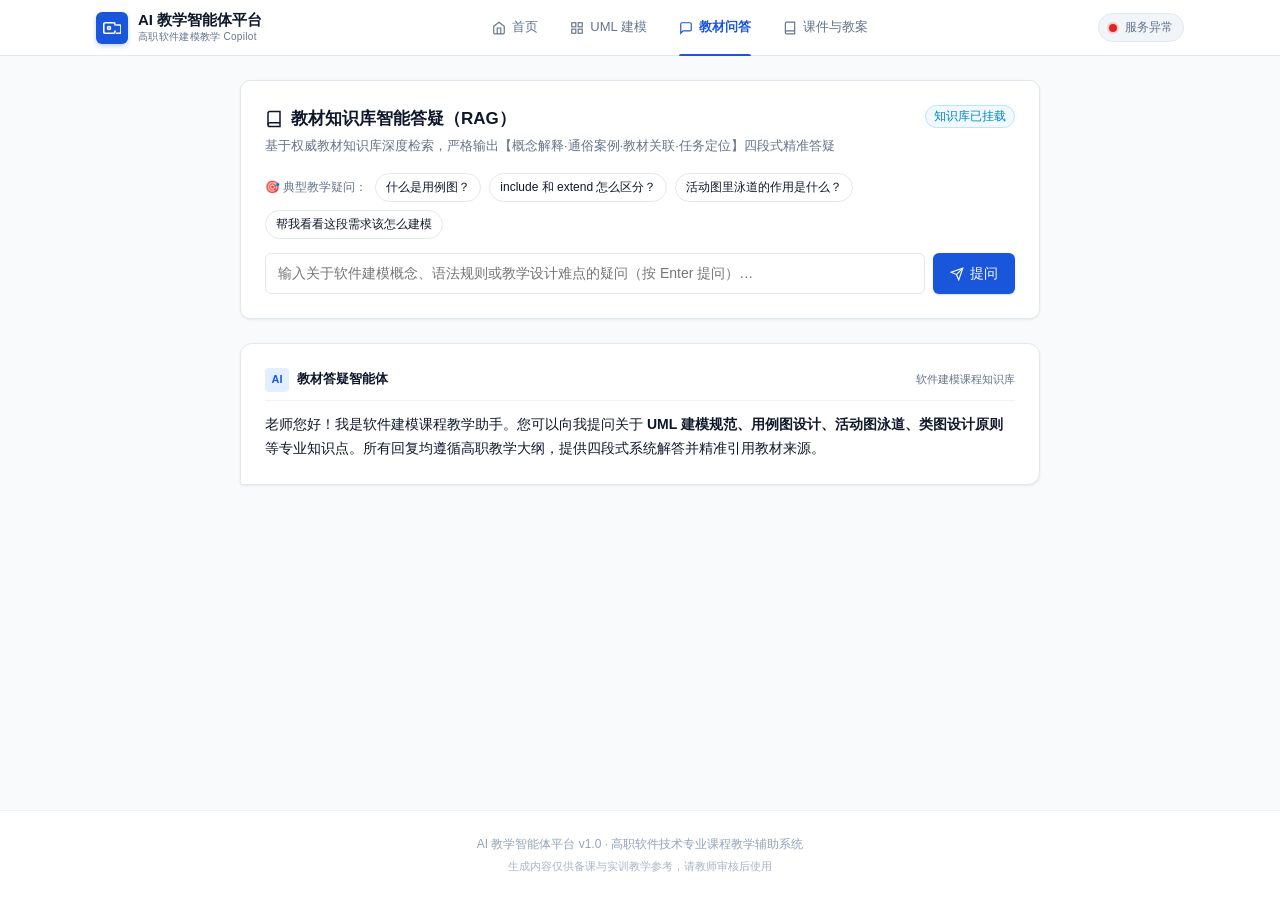
==== static/qa.html @ df84ab60 "feat: M5 前端四页集成——static/ 四页(首页/UML建模/教材问答/课件教案)+api.js 真实接口对接+全局进度条+StaticFiles 挂载+GET / 入口" ====
<!DOCTYPE html>
<html lang="zh-CN">
<head>
  <meta charset="UTF-8">
  <meta name="viewport" content="width=device-width, initial-scale=1.0">
  <title>AI 教学智能体平台 - 教材智能问答</title>
  <link rel="stylesheet" href="css/tokens.css">
  <link rel="stylesheet" href="css/main.css">
</head>
<body>
  <main class="main-content" id="main-container">
    <div class="qa-container">
      <!-- Top Input Card -->
      <div class="card" id="qa-input-card">
        <div class="card-header">
          <div>
            <h1 class="card-title">
              <svg width="18" height="18" viewBox="0 0 24 24" fill="none" stroke="currentColor" stroke-width="2">
                <path d="M4 19.5A2.5 2.5 0 0 1 6.5 17H20"></path>
                <path d="M6.5 2H20v20H6.5A2.5 2.5 0 0 1 4 19.5v-15A2.5 2.5 0 0 1 6.5 2z"></path>
              </svg>
              教材知识库智能答疑（RAG）
            </h1>
            <p class="card-subtitle">基于权威教材知识库深度检索，严格输出【概念解释·通俗案例·教材关联·任务定位】四段式精准答疑</p>
          </div>
          <span class="badge badge-info" style="font-weight: 500;">知识库已挂载</span>
        </div>

        <!-- Example Chips -->
        <div class="chips-container" style="margin-top: 0; margin-bottom: 14px;">
          <span class="chips-label">🎯 典型教学疑问：</span>
          <button type="button" class="chip-item" data-question="什么是用例图？">什么是用例图？</button>
          <button type="button" class="chip-item" data-question="include 和 extend 怎么区分？">include 和 extend 怎么区分？</button>
          <button type="button" class="chip-item" data-question="活动图里泳道的作用是什么？">活动图里泳道的作用是什么？</button>
          <button type="button" class="chip-item" data-question="帮我看看这段需求该怎么建模">帮我看看这段需求该怎么建模</button>
        </div>

        <!-- Input Box -->
        <div style="display: flex; gap: 8px;">
          <input
            type="text"
            id="qa-input"
            class="form-input"
            placeholder="输入关于软件建模概念、语法规则或教学设计难点的疑问（按 Enter 提问）…"
            maxlength="1000"
          />
          <button id="qa-submit-btn" class="btn btn-primary" style="flex-shrink: 0;">
            <svg width="14" height="14" viewBox="0 0 24 24" fill="none" stroke="currentColor" stroke-width="2">
              <line x1="22" y1="2" x2="11" y2="13"></line>
              <polygon points="22 2 15 22 11 13 2 9 22 2"></polygon>
            </svg>
            提问
          </button>
        </div>
        <div class="form-error-msg" id="qa-input-error" style="display: none;">请输入有效的问题内容</div>
      </div>

      <!-- Error Alert Bar -->
      <div id="qa-error-bar" class="alert-bar alert-error" style="display: none;"></div>

      <!-- Conversation Chat Stream -->
      <div class="chat-stream" id="chat-stream">
        <!-- Initial Welcome Message -->
        <div class="chat-card-assistant">
          <div style="display: flex; align-items: center; gap: 8px; margin-bottom: 12px; padding-bottom: 8px; border-bottom: 1px solid var(--color-border-subtle);">
            <div style="width: 24px; height: 24px; border-radius: 4px; background: var(--color-primary-light); color: var(--color-primary); display: flex; align-items: center; justify-content: center; font-size: 11px; font-weight: 700;">AI</div>
            <span style="font-weight: 600; font-size: 13px;">教材答疑智能体</span>
            <span style="font-size: 11px; color: var(--color-text-secondary); margin-left: auto;">软件建模课程知识库</span>
          </div>
          <div class="chat-reply-body">
            <p class="chat-reply-paragraph">
              老师您好！我是软件建模课程教学助手。您可以向我提问关于 <strong>UML 建模规范、用例图设计、活动图泳道、类图设计原则</strong> 等专业知识点。所有回复均遵循高职教学大纲，提供四段式系统解答并精准引用教材来源。
            </p>
          </div>
        </div>
      </div>
    </div>
  </main>

  <script src="js/api.js"></script>
  <script src="js/layout.js"></script>
  <script src="js/qa.js"></script>
</body>
</html>
---- static/css/tokens.css ----
:root {
  /* 4.1 色彩 token（写入 tokens.css 的 CSS 变量） */
  --color-primary: #1a56db;
  --color-primary-hover: #1e429f;
  --color-primary-light: #e1effe;
  --color-primary-surface: #f0f6ff;
  --color-primary-border: #bfdbfe;

  --color-bg: #f8fafc;
  --color-surface: #ffffff;
  --color-surface-subtle: #f1f5f9;
  --color-border: #e2e8f0;
  --color-border-subtle: #edf2f7;

  --color-text: #0f172a;
  --color-text-secondary: #64748b;
  --color-text-muted: #94a3b8;

  --color-success: #16a34a;
  --color-success-light: #f0fdf4;
  --color-success-border: #bbf7d0;

  --color-warning: #d97706;
  --color-warning-light: #fffbeb;
  --color-warning-border: #fde68a;

  --color-error: #dc2626;
  --color-error-light: #fef2f2;
  --color-error-border: #fecaca;

  --color-info: #0284c7;
  --color-info-light: #f0f9ff;
  --color-info-border: #bae6fd;

  /* 4.2 字体与字号 */
  --font-family: -apple-system, BlinkMacSystemFont, "Segoe UI", "PingFang SC", "Hiragino Sans GB", "Microsoft YaHei", sans-serif;
  --font-mono: ui-monospace, SFMono-Regular, Menlo, Monaco, Consolas, "Liberation Mono", "Courier New", monospace;
  --font-size-title: 22px;
  --font-size-card-title: 16px;
  --font-size-body: 14px;
  --font-size-aux: 12px;
  --line-height-base: 1.6;

  /* 4.3 间距 / 圆角 / 阴影 */
  --spacing-1: 4px;
  --spacing-2: 8px;
  --spacing-3: 12px;
  --spacing-4: 16px;
  --spacing-6: 24px;
  --spacing-8: 32px;

  --radius-card: 10px;
  --radius-input: 6px;
  --radius-badge: 999px;

  --shadow-sm: 0 1px 2px 0 rgba(15, 23, 42, 0.05);
  --shadow-card: 0 1px 3px 0 rgba(15, 23, 42, 0.06), 0 1px 2px -1px rgba(15, 23, 42, 0.06);
  --shadow-card-hover: 0 10px 25px -5px rgba(15, 23, 42, 0.08), 0 8px 10px -6px rgba(15, 23, 42, 0.04);
  --shadow-popover: 0 10px 15px -3px rgba(15, 23, 42, 0.08), 0 4px 6px -4px rgba(15, 23, 42, 0.04);

  --container-max-width: 1120px;
  --transition-fast: 0.15s ease;
  --transition-normal: 0.25s ease;
}
---- static/css/main.css ----
/**
 * AI 教学智能体平台 - 全局与组件样式表
 * 风格定位：工程化 SaaS、精准建筑学栅格、克制科技蓝、无炫彩纯净排版
 */

/* ==========================================================================
   1. 基础重置与文档根
   ========================================================================== */
*, *::before, *::after {
  box-sizing: border-box;
  margin: 0;
  padding: 0;
}

html {
  font-size: 14px;
  -webkit-text-size-adjust: 100%;
  scroll-behavior: smooth;
}

body {
  font-family: var(--font-family);
  font-size: var(--font-size-body);
  line-height: var(--line-height-base);
  color: var(--color-text);
  background-color: var(--color-bg);
  min-height: 100vh;
  display: flex;
  flex-direction: column;
  -webkit-font-smoothing: antialiased;
  -moz-osx-font-smoothing: grayscale;
}

/* 链接基础样式 */
a {
  color: var(--color-primary);
  text-decoration: none;
  transition: color var(--transition-fast);
}

a:hover {
  color: var(--color-primary-hover);
}

button, input, select, textarea {
  font-family: inherit;
  font-size: inherit;
  line-height: inherit;
}

/* ==========================================================================
   2. 顶栏导航（高 56px，吸顶）
   ========================================================================== */
.app-header {
  height: 56px;
  background-color: var(--color-surface);
  border-bottom: 1px solid var(--color-border);
  position: sticky;
  top: 0;
  z-index: 100;
  backdrop-filter: blur(8px);
}

.header-container {
  max-width: var(--container-max-width);
  margin: 0 auto;
  height: 100%;
  display: flex;
  align-items: center;
  justify-content: space-between;
  padding: 0 var(--spacing-4);
}

/* 品牌区域 */
.brand-section {
  display: flex;
  align-items: center;
  gap: 10px;
  text-decoration: none;
  user-select: none;
}

.brand-logo-badge {
  width: 32px;
  height: 32px;
  background-color: var(--color-primary);
  color: #ffffff;
  border-radius: 6px;
  display: flex;
  align-items: center;
  justify-content: center;
  font-weight: 700;
  font-size: 13px;
  letter-spacing: 0.5px;
  box-shadow: 0 2px 4px rgba(26, 86, 219, 0.25);
}

.brand-title-wrap {
  display: flex;
  flex-direction: column;
}

.brand-title {
  font-size: 15px;
  font-weight: 700;
  color: var(--color-text);
  line-height: 1.2;
}

.brand-subtitle {
  font-size: 10px;
  color: var(--color-text-secondary);
  letter-spacing: 0.3px;
}

/* 导航链接项 */
.nav-tabs {
  display: flex;
  align-items: center;
  height: 100%;
  gap: var(--spacing-2);
}

.nav-tab-item {
  display: inline-flex;
  align-items: center;
  gap: 6px;
  height: 100%;
  padding: 0 var(--spacing-3);
  color: var(--color-text-secondary);
  font-weight: 500;
  font-size: 13px;
  position: relative;
  text-decoration: none;
  transition: color var(--transition-fast);
}

.nav-tab-item:hover {
  color: var(--color-primary);
}

.nav-tab-item.active {
  color: var(--color-primary);
  font-weight: 600;
}

.nav-tab-item.active::after {
  content: "";
  position: absolute;
  bottom: -1px;
  left: var(--spacing-3);
  right: var(--spacing-3);
  height: 2px;
  background-color: var(--color-primary);
  border-radius: 2px 2px 0 0;
}

/* 服务健康状态指示点 */
.health-status-container {
  display: flex;
  align-items: center;
  gap: 8px;
  font-size: var(--font-size-aux);
  color: var(--color-text-secondary);
  background: var(--color-surface-subtle);
  border: 1px solid var(--color-border);
  padding: 4px 10px;
  border-radius: 20px;
}

.health-dot-wrap {
  position: relative;
  width: 8px;
  height: 8px;
  display: flex;
  align-items: center;
  justify-content: center;
}

.health-dot {
  width: 8px;
  height: 8px;
  border-radius: 50%;
  display: inline-block;
}

.health-dot.healthy {
  background-color: var(--color-success);
  box-shadow: 0 0 0 2px var(--color-success-border);
}

.health-dot.unhealthy {
  background-color: var(--color-error);
  box-shadow: 0 0 0 2px var(--color-error-border);
}

/* ==========================================================================
   3. 主内容区与页脚
   ========================================================================== */
.main-content {
  flex: 1;
  max-width: var(--container-max-width);
  width: 100%;
  margin: 0 auto;
  padding: var(--spacing-6) var(--spacing-4);
}

.app-footer {
  text-align: center;
  padding: var(--spacing-6) var(--spacing-4);
  color: var(--color-text-muted);
  font-size: var(--font-size-aux);
  border-top: 1px solid var(--color-border-subtle);
  background-color: var(--color-surface);
  margin-top: auto;
}

/* ==========================================================================
   4. 通用核心组件规范
   ========================================================================== */

/* 卡片 Card */
.card {
  background-color: var(--color-surface);
  border: 1px solid var(--color-border);
  border-radius: var(--radius-card);
  padding: var(--spacing-6);
  margin-bottom: var(--spacing-6);
  box-shadow: var(--shadow-card);
  transition: box-shadow var(--transition-normal), border-color var(--transition-normal);
}

.card:hover {
  border-color: var(--color-border);
}

.card-header {
  display: flex;
  align-items: flex-start;
  justify-content: space-between;
  margin-bottom: var(--spacing-4);
  gap: var(--spacing-4);
}

.card-title {
  font-size: 17px;
  font-weight: 700;
  color: var(--color-text);
  display: flex;
  align-items: center;
  gap: 8px;
}

.card-subtitle {
  font-size: 13px;
  color: var(--color-text-secondary);
  margin-top: 4px;
}

/* 按钮规范 */
.btn {
  display: inline-flex;
  align-items: center;
  justify-content: center;
  gap: 6px;
  font-weight: 500;
  font-size: var(--font-size-body);
  border-radius: var(--radius-input);
  cursor: pointer;
  transition: all var(--transition-fast);
  border: 1px solid transparent;
  white-space: nowrap;
  user-select: none;
  text-decoration: none;
  padding: 8px 16px;
}

.btn:active {
  transform: translateY(1px);
}

.btn-primary {
  background-color: var(--color-primary);
  color: #ffffff;
  box-shadow: 0 1px 2px rgba(26, 86, 219, 0.2);
}

.btn-primary:hover:not(:disabled) {
  background-color: var(--color-primary-hover);
  color: #ffffff;
  box-shadow: 0 2px 6px rgba(26, 86, 219, 0.3);
}

.btn-secondary {
  background-color: var(--color-surface);
  color: var(--color-text);
  border-color: var(--color-border);
  box-shadow: var(--shadow-sm);
}

.btn-secondary:hover:not(:disabled) {
  background-color: var(--color-surface-subtle);
  border-color: var(--color-text-muted);
}

.btn:disabled {
  opacity: 0.6;
  cursor: not-allowed;
  transform: none;
}

/* 表单与输入框 */
.form-group {
  margin-bottom: var(--spacing-4);
}

.form-label {
  display: block;
  font-size: 13px;
  font-weight: 600;
  color: var(--color-text);
  margin-bottom: var(--spacing-2);
}

.form-input, .form-textarea, .form-select {
  width: 100%;
  padding: 8px 12px;
  font-size: var(--font-size-body);
  color: var(--color-text);
  background-color: var(--color-surface);
  border: 1px solid var(--color-border);
  border-radius: var(--radius-input);
  transition: border-color var(--transition-fast), box-shadow var(--transition-fast);
  outline: none;
}

.form-input:focus, .form-textarea:focus, .form-select:focus {
  border-color: var(--color-primary);
  box-shadow: 0 0 0 3px rgba(26, 86, 219, 0.12);
}

.form-input.error, .form-textarea.error {
  border-color: var(--color-error);
  box-shadow: 0 0 0 3px rgba(220, 38, 38, 0.1);
}

.form-textarea {
  min-height: 120px;
  resize: vertical;
  line-height: 1.5;
}

.form-error-msg {
  color: var(--color-error);
  font-size: var(--font-size-aux);
  margin-top: 4px;
}

/* 徽章 Badge */
.badge {
  display: inline-flex;
  align-items: center;
  gap: 4px;
  padding: 2px 8px;
  font-size: var(--font-size-aux);
  font-weight: 600;
  border-radius: var(--radius-badge);
  line-height: 1.4;
  white-space: nowrap;
}

.badge-primary {
  background-color: var(--color-primary-light);
  color: var(--color-primary);
  border: 1px solid var(--color-primary-border);
}

.badge-success {
  background-color: var(--color-success-light);
  color: var(--color-success);
  border: 1px solid var(--color-success-border);
}

.badge-warning {
  background-color: var(--color-warning-light);
  color: var(--color-warning);
  border: 1px solid var(--color-warning-border);
}

.badge-error {
  background-color: var(--color-error-light);
  color: var(--color-error);
  border: 1px solid var(--color-error-border);
}

.badge-info {
  background-color: var(--color-info-light);
  color: var(--color-info);
  border: 1px solid var(--color-info-border);
}

/* 提示条 Alert Bar */
.alert-bar {
  padding: 10px 14px;
  border-radius: var(--radius-input);
  font-size: 13px;
  display: flex;
  align-items: center;
  gap: 8px;
  margin-bottom: var(--spacing-4);
  border: 1px solid transparent;
}

.alert-error {
  background-color: var(--color-error-light);
  color: var(--color-error);
  border-color: var(--color-error-border);
}

.alert-warning {
  background-color: var(--color-warning-light);
  color: var(--color-warning);
  border-color: var(--color-warning-border);
}

.alert-info {
  background-color: var(--color-info-light);
  color: var(--color-info);
  border-color: var(--color-info-border);
}

/* 骨架屏脉冲动画 */
.skeleton-box {
  background-color: var(--color-surface);
  border: 1px solid var(--color-border);
  border-radius: var(--radius-card);
  padding: var(--spacing-6);
}

.skeleton-line {
  height: 14px;
  background-color: var(--color-surface-subtle);
  border-radius: 4px;
  margin-bottom: 12px;
  animation: pulse-wave 1.6s ease-in-out infinite;
}

.skeleton-line.short { width: 35%; }
.skeleton-line.medium { width: 65%; }
.skeleton-line:last-child { margin-bottom: 0; }

@keyframes pulse-wave {
  0%, 100% { opacity: 0.5; }
  50% { opacity: 1; }
}

/* ==========================================================================
   5. 首页定制样式（Demo 首页）
   ========================================================================== */
.hero-banner {
  background-color: var(--color-surface);
  border: 1px solid var(--color-border);
  border-radius: var(--radius-card);
  padding: var(--spacing-8) var(--spacing-6);
  margin-bottom: var(--spacing-8);
  position: relative;
  overflow: hidden;
  box-shadow: var(--shadow-card);
  background-image: radial-gradient(var(--color-border) 1px, transparent 1px);
  background-size: 20px 20px;
}

.hero-tag {
  display: inline-flex;
  align-items: center;
  gap: 6px;
  padding: 4px 10px;
  background-color: var(--color-primary-light);
  color: var(--color-primary);
  border-radius: var(--radius-badge);
  font-size: var(--font-size-aux);
  font-weight: 600;
  margin-bottom: var(--spacing-3);
  border: 1px solid var(--color-primary-border);
}

.hero-title {
  font-size: 26px;
  font-weight: 800;
  color: var(--color-text);
  margin-bottom: 8px;
  letter-spacing: -0.5px;
}

.hero-subtitle {
  font-size: 15px;
  color: var(--color-text-secondary);
  margin-bottom: var(--spacing-6);
  max-width: 600px;
}

/* 2x2 能力卡片网格 */
.cards-grid-2x2 {
  display: grid;
  grid-template-columns: repeat(2, 1fr);
  gap: var(--spacing-6);
}

.ability-card {
  background-color: var(--color-surface);
  border: 1px solid var(--color-border);
  border-radius: var(--radius-card);
  padding: var(--spacing-6);
  text-decoration: none;
  display: flex;
  flex-direction: column;
  justify-content: space-between;
  box-shadow: var(--shadow-card);
  transition: all var(--transition-normal);
  position: relative;
}

.ability-card:hover {
  transform: translateY(-2px);
  border-color: var(--color-primary);
  box-shadow: var(--shadow-card-hover);
}

.ability-card-header {
  display: flex;
  align-items: center;
  justify-content: space-between;
  margin-bottom: var(--spacing-3);
}

.ability-card-icon-wrap {
  width: 40px;
  height: 40px;
  border-radius: 8px;
  background-color: var(--color-primary-light);
  color: var(--color-primary);
  display: flex;
  align-items: center;
  justify-content: center;
  font-size: 20px;
}

.ability-card-title {
  font-size: 16px;
  font-weight: 700;
  color: var(--color-text);
  margin-bottom: 6px;
}

.ability-card-desc {
  font-size: 13px;
  color: var(--color-text-secondary);
  line-height: 1.5;
  margin-bottom: var(--spacing-4);
}

.ability-card-footer {
  display: flex;
  align-items: center;
  justify-content: space-between;
  padding-top: var(--spacing-3);
  border-top: 1px solid var(--color-border-subtle);
  font-size: 13px;
  font-weight: 600;
  color: var(--color-primary);
}

/* ==========================================================================
   6. UML 建模页定制样式（uml.html）
   ========================================================================== */
.chips-container {
  display: flex;
  align-items: center;
  flex-wrap: wrap;
  gap: 8px;
  margin: var(--spacing-2) 0 var(--spacing-3) 0;
}

.chips-label {
  font-size: var(--font-size-aux);
  color: var(--color-text-secondary);
  font-weight: 500;
}

.chip-item {
  background-color: var(--color-surface);
  border: 1px solid var(--color-border);
  color: var(--color-text);
  font-size: var(--font-size-aux);
  padding: 4px 10px;
  border-radius: var(--radius-badge);
  cursor: pointer;
  transition: all var(--transition-fast);
  white-space: nowrap;
}

.chip-item:hover {
  background-color: var(--color-primary-light);
  border-color: var(--color-primary-border);
  color: var(--color-primary);
}

.char-counter {
  text-align: right;
  font-size: var(--font-size-aux);
  color: var(--color-text-muted);
  margin-top: 4px;
  font-family: var(--font-mono);
}

.char-counter.limit-exceeded {
  color: var(--color-error);
  font-weight: 600;
}

.uml-workbench-grid {
  display: grid;
  grid-template-columns: 1fr 1fr;
  gap: var(--spacing-6);
  margin-bottom: var(--spacing-6);
}

/* 图片展示区 */
.image-canvas-box {
  background-color: var(--color-surface);
  border: 1px solid var(--color-border);
  border-radius: var(--radius-card);
  padding: var(--spacing-4);
  min-height: 380px;
  display: flex;
  flex-direction: column;
  justify-content: center;
  align-items: center;
  position: relative;
  background-image: radial-gradient(var(--color-border-subtle) 1.5px, transparent 1.5px);
  background-size: 16px 16px;
}

.image-canvas-box img {
  max-width: 100%;
  max-height: 480px;
  object-fit: contain;
  border-radius: 4px;
}

.source-only-notice {
  text-align: center;
  padding: var(--spacing-8) var(--spacing-4);
  color: var(--color-text-secondary);
}

/* 质检报告表格 */
.review-table-wrap {
  overflow-x: auto;
}

.review-table {
  width: 100%;
  border-collapse: collapse;
  font-size: 13px;
  text-align: left;
}

.review-table th {
  background-color: var(--color-surface-subtle);
  color: var(--color-text-secondary);
  font-weight: 600;
  padding: 8px 12px;
  border-bottom: 1px solid var(--color-border);
  white-space: nowrap;
}

.review-table td {
  padding: 10px 12px;
  border-bottom: 1px solid var(--color-border-subtle);
  vertical-align: top;
  transition: background-color var(--transition-fast), color var(--transition-fast);
}

/* 质检报告表格行交互与分级悬停高亮 */
.review-table tbody tr {
  transition: background-color var(--transition-fast), transform var(--transition-fast);
}

.review-table tbody tr.issue-row {
  cursor: pointer;
}

.review-table tbody tr.issue-row td:first-child {
  border-left: 3px solid transparent;
  transition: border-color var(--transition-fast);
}

.review-table tbody tr.issue-row:hover {
  background-color: var(--color-surface-subtle);
}

/* 错误级别悬停高亮：红色侧边条与柔和红底 */
.review-table tbody tr.issue-row-error:hover {
  background-color: #fef2f2 !important;
}
.review-table tbody tr.issue-row-error:hover td:first-child {
  border-left-color: var(--color-error);
}
.review-table tbody tr.issue-row-error:hover code {
  background-color: #fee2e2;
  color: #991b1b;
  border-color: #fca5a5;
}

/* 警告级别悬停高亮：琥珀黄色侧边条与柔和黄底 */
.review-table tbody tr.issue-row-warning:hover {
  background-color: #fffbeb !important;
}
.review-table tbody tr.issue-row-warning:hover td:first-child {
  border-left-color: var(--color-warning);
}
.review-table tbody tr.issue-row-warning:hover code {
  background-color: #fef3c7;
  color: #92400e;
  border-color: #fde68a;
}

/* 提示/信息级别悬停高亮：科技蓝侧边条与柔和蓝底 */
.review-table tbody tr.issue-row-info:hover {
  background-color: #f0f9ff !important;
}
.review-table tbody tr.issue-row-info:hover td:first-child {
  border-left-color: var(--color-info);
}
.review-table tbody tr.issue-row-info:hover code {
  background-color: #e0f2fe;
  color: #0369a1;
  border-color: #bae6fd;
}

.review-table code {
  display: inline-block;
  transition: all var(--transition-fast);
  border: 1px solid var(--color-border);
}

/* ==========================================================================
   UML 架构概览指标卡（KPI Banner）
   ========================================================================== */
.uml-kpi-banner {
  display: grid;
  grid-template-columns: repeat(auto-fit, minmax(180px, 1fr));
  gap: var(--spacing-4);
  margin-bottom: var(--spacing-6);
}

.kpi-card {
  background: var(--color-surface);
  border: 1px solid var(--color-border);
  border-radius: var(--radius-card);
  padding: 14px 16px;
  display: flex;
  align-items: center;
  gap: 12px;
  box-shadow: var(--shadow-card);
  transition: transform var(--transition-fast), box-shadow var(--transition-fast);
}

.kpi-card:hover {
  transform: translateY(-2px);
  box-shadow: var(--shadow-popover);
}

.kpi-icon-wrap {
  width: 42px;
  height: 42px;
  border-radius: var(--radius-badge);
  display: flex;
  align-items: center;
  justify-content: center;
  flex-shrink: 0;
  font-size: 18px;
}
.kpi-icon-blue { background: #eff6ff; color: #1d4ed8; }
.kpi-icon-purple { background: #faf5ff; color: #7e22ce; }
.kpi-icon-green { background: #f0fdf4; color: #15803d; }
.kpi-icon-amber { background: #fffbeb; color: #b45309; }
.kpi-icon-emerald { background: #ecfdf5; color: #047857; }

.kpi-content {
  display: flex;
  flex-direction: column;
  min-width: 0;
  flex: 1;
}

.kpi-label {
  font-size: 11px;
  color: var(--color-text-secondary);
  font-weight: 500;
  text-transform: uppercase;
  letter-spacing: 0.5px;
}

.kpi-value {
  font-size: 18px;
  font-weight: 700;
  color: var(--color-text);
  font-family: var(--font-mono);
  white-space: nowrap;
  overflow: hidden;
  text-overflow: ellipsis;
}

.kpi-subtext {
  font-size: 11px;
  color: var(--color-text-muted);
  white-space: nowrap;
  overflow: hidden;
  text-overflow: ellipsis;
}

/* ==========================================================================
   画布工具栏与交互式缩放
   ========================================================================== */
.canvas-wrapper {
  position: relative;
  width: 100%;
  display: flex;
  flex-direction: column;
  flex: 1;
}

.canvas-toolbar {
  position: absolute;
  top: 10px;
  right: 10px;
  display: flex;
  align-items: center;
  gap: 3px;
  background: rgba(255, 255, 255, 0.94);
  backdrop-filter: blur(8px);
  padding: 4px 6px;
  border-radius: var(--radius-badge);
  border: 1px solid var(--color-border);
  box-shadow: 0 4px 12px rgba(0, 0, 0, 0.08);
  z-index: 10;
}

.canvas-tool-btn {
  background: transparent;
  border: none;
  cursor: pointer;
  width: 26px;
  height: 26px;
  border-radius: 4px;
  display: flex;
  align-items: center;
  justify-content: center;
  color: var(--color-text-secondary);
  transition: all var(--transition-fast);
}

.canvas-tool-btn:hover {
  background: var(--color-surface-subtle);
  color: var(--color-primary);
}

.canvas-zoom-badge {
  font-size: 11px;
  font-family: var(--font-mono);
  font-weight: 600;
  color: var(--color-text-secondary);
  padding: 0 4px;
  min-width: 38px;
  text-align: center;
}

.image-canvas-viewport {
  overflow: auto;
  width: 100%;
  height: 100%;
  min-height: 420px;
  max-height: 520px;
  display: flex;
  align-items: center;
  justify-content: center;
  user-select: none;
  padding: 12px;
  box-sizing: border-box;
}

.image-canvas-viewport img {
  transform-origin: center center;
  transition: transform 0.15s ease-out;
  cursor: zoom-in;
  border-radius: 6px;
  box-shadow: 0 4px 16px rgba(0, 0, 0, 0.06);
}

/* ==========================================================================
   右侧卡片双标签页导航：[规范质检报告] vs [模型要素清单]
   ========================================================================== */
.uml-card-tabs {
  display: flex;
  align-items: center;
  gap: 4px;
  background: var(--color-surface-subtle);
  padding: 3px;
  border-radius: 8px;
  border: 1px solid var(--color-border);
}

.uml-tab-btn {
  border: none;
  background: transparent;
  padding: 5px 12px;
  font-size: 12px;
  font-weight: 500;
  color: var(--color-text-secondary);
  border-radius: 6px;
  cursor: pointer;
  display: flex;
  align-items: center;
  gap: 6px;
  transition: all var(--transition-fast);
}

.uml-tab-btn.active {
  background: var(--color-surface);
  color: var(--color-primary);
  font-weight: 600;
  box-shadow: 0 1px 3px rgba(0, 0, 0, 0.08);
}

/* 质检报告筛选与搜索条 */
.review-filter-bar {
  display: flex;
  align-items: center;
  justify-content: space-between;
  gap: 8px;
  margin-bottom: 12px;
  flex-wrap: wrap;
}

.review-level-pills {
  display: flex;
  align-items: center;
  gap: 5px;
}

.filter-pill {
  border: 1px solid var(--color-border);
  background: var(--color-surface);
  padding: 2px 8px;
  border-radius: var(--radius-badge);
  font-size: 12px;
  cursor: pointer;
  color: var(--color-text-secondary);
  display: inline-flex;
  align-items: center;
  gap: 4px;
  transition: all var(--transition-fast);
}

.filter-pill:hover {
  border-color: var(--color-primary-border);
  color: var(--color-primary);
}

.filter-pill.active {
  background: var(--color-primary-light);
  border-color: var(--color-primary);
  color: var(--color-primary);
  font-weight: 600;
}

.review-search-wrap {
  position: relative;
  display: inline-flex;
  align-items: center;
}

.review-search-wrap svg {
  position: absolute;
  left: 8px;
  color: var(--color-text-muted);
  pointer-events: none;
}

.review-search-input {
  padding: 4px 8px 4px 26px;
  border: 1px solid var(--color-border);
  border-radius: var(--radius-badge);
  font-size: 12px;
  width: 130px;
  background-color: var(--color-surface);
  color: var(--color-text);
  transition: all var(--transition-fast);
}

.review-search-input:focus {
  outline: none;
  border-color: var(--color-primary);
  width: 170px;
  box-shadow: 0 0 0 2px var(--color-primary-light);
}

/* ==========================================================================
   模型要素清单展示（Model Elements View）
   ========================================================================== */
.model-elements-box {
  display: flex;
  flex-direction: column;
  gap: 16px;
}

.elements-section-header {
  font-size: 13px;
  font-weight: 600;
  color: var(--color-text);
  margin-bottom: 8px;
  display: flex;
  align-items: center;
  justify-content: space-between;
}

.actors-chip-group {
  display: flex;
  flex-wrap: wrap;
  gap: 8px;
  margin-bottom: 12px;
}

.actor-card-item {
  display: inline-flex;
  align-items: center;
  gap: 6px;
  background: var(--color-surface-subtle);
  border: 1px solid var(--color-border);
  border-radius: var(--radius-badge);
  padding: 4px 10px;
  font-size: 12px;
  font-weight: 500;
}

.actor-role-tag {
  font-size: 10px;
  padding: 1px 5px;
  border-radius: 3px;
  font-weight: 600;
}
.actor-role-primary { background: #dbeafe; color: #1e40af; }
.actor-role-secondary { background: #f3e8ff; color: #6b21a8; }

.usecase-element-table {
  width: 100%;
  border-collapse: collapse;
  font-size: 12px;
}

.usecase-element-table th {
  background: var(--color-surface-subtle);
  padding: 6px 10px;
  text-align: left;
  border-bottom: 1px solid var(--color-border);
  color: var(--color-text-secondary);
  font-weight: 600;
}

.usecase-element-table td {
  padding: 8px 10px;
  border-bottom: 1px solid var(--color-border-subtle);
  vertical-align: middle;
}

/* ==========================================================================
   输入框清空按钮
   ========================================================================== */
.textarea-wrapper {
  position: relative;
}

.textarea-clear-btn {
  position: absolute;
  top: 8px;
  right: 8px;
  background: rgba(248, 250, 252, 0.9);
  border: 1px solid var(--color-border);
  border-radius: 4px;
  padding: 2px 7px;
  font-size: 11px;
  color: var(--color-text-secondary);
  cursor: pointer;
  display: none;
  align-items: center;
  gap: 3px;
  transition: all var(--transition-fast);
  backdrop-filter: blur(4px);
}

.textarea-clear-btn:hover {
  background: var(--color-surface);
  color: var(--color-error);
  border-color: var(--color-error);
}

/* ==========================================================================
   UML 画布全屏灯箱 Modal（Lightbox）
   ========================================================================== */
.uml-lightbox-modal {
  position: fixed;
  top: 0;
  left: 0;
  width: 100vw;
  height: 100vh;
  background: rgba(15, 23, 42, 0.9);
  backdrop-filter: blur(8px);
  z-index: 100000;
  display: flex;
  flex-direction: column;
  padding: 16px 24px;
  box-sizing: border-box;
  animation: modal-fade-in 0.2s cubic-bezier(0.16, 1, 0.3, 1);
}

.lightbox-header {
  display: flex;
  align-items: center;
  justify-content: space-between;
  color: #fff;
  padding-bottom: 12px;
  border-bottom: 1px solid rgba(255, 255, 255, 0.15);
}

.lightbox-body {
  flex: 1;
  display: flex;
  align-items: center;
  justify-content: center;
  overflow: auto;
  padding: 20px 0;
}

.lightbox-body img {
  max-width: 95%;
  max-height: 85vh;
  object-fit: contain;
  background: #ffffff;
  padding: 20px;
  border-radius: 8px;
  box-shadow: 0 20px 50px rgba(0, 0, 0, 0.5);
}

/* ==========================================================================
   二次确认弹窗组件（Modal）
   ========================================================================== */
.modal-backdrop {
  position: fixed;
  top: 0;
  left: 0;
  width: 100vw;
  height: 100vh;
  background-color: rgba(15, 23, 42, 0.55);
  backdrop-filter: blur(4px);
  display: flex;
  align-items: center;
  justify-content: center;
  z-index: 1000;
  padding: var(--spacing-4);
  animation: modal-fade-in 0.2s cubic-bezier(0.16, 1, 0.3, 1);
}

@keyframes modal-fade-in {
  from { opacity: 0; }
  to { opacity: 1; }
}

.modal-dialog {
  background-color: var(--color-surface);
  border: 1px solid var(--color-border);
  border-radius: var(--radius-card);
  box-shadow: var(--shadow-popover);
  width: 100%;
  max-width: 520px;
  overflow: hidden;
  animation: modal-slide-in 0.2s cubic-bezier(0.16, 1, 0.3, 1);
}

@keyframes modal-slide-in {
  from { transform: translateY(-12px) scale(0.97); opacity: 0; }
  to { transform: translateY(0) scale(1); opacity: 1; }
}

.modal-header {
  display: flex;
  align-items: center;
  justify-content: space-between;
  padding: 16px var(--spacing-6);
  border-bottom: 1px solid var(--color-border-subtle);
  background-color: var(--color-surface);
}

.modal-icon-wrap {
  width: 32px;
  height: 32px;
  border-radius: 8px;
  background-color: var(--color-primary-light);
  color: var(--color-primary);
  display: flex;
  align-items: center;
  justify-content: center;
  flex-shrink: 0;
}

.modal-title {
  font-size: 16px;
  font-weight: 700;
  color: var(--color-text);
}

.modal-close-btn {
  background: transparent;
  border: none;
  color: var(--color-text-muted);
  cursor: pointer;
  padding: 6px;
  border-radius: 4px;
  display: flex;
  align-items: center;
  justify-content: center;
  transition: all var(--transition-fast);
}

.modal-close-btn:hover {
  background-color: var(--color-surface-subtle);
  color: var(--color-text);
}

.modal-body {
  padding: var(--spacing-6);
}

.confirm-preview-box {
  background-color: var(--color-surface-subtle);
  border: 1px solid var(--color-border);
  border-radius: var(--radius-input);
  padding: 12px 14px;
  margin-bottom: 14px;
}

.confirm-preview-label {
  display: flex;
  align-items: center;
  justify-content: space-between;
  font-size: 12px;
  font-weight: 600;
  color: var(--color-text-secondary);
  margin-bottom: 6px;
}

.confirm-preview-text {
  font-size: 13px;
  color: var(--color-text);
  line-height: 1.5;
  max-height: 90px;
  overflow-y: auto;
  word-break: break-word;
}

.confirm-meta-row {
  display: flex;
  align-items: center;
  gap: 16px;
  padding: 10px 14px;
  background-color: var(--color-bg);
  border: 1px solid var(--color-border-subtle);
  border-radius: var(--radius-input);
}

.confirm-meta-item {
  display: flex;
  align-items: center;
  gap: 6px;
  font-size: 13px;
}

.confirm-meta-label {
  color: var(--color-text-secondary);
  font-size: 12px;
}

.modal-footer {
  display: flex;
  align-items: center;
  justify-content: flex-end;
  gap: 10px;
  padding: 14px var(--spacing-6);
  border-top: 1px solid var(--color-border-subtle);
  background-color: var(--color-surface-subtle);
}

/* 源码折叠区 */
.code-details {
  border: 1px solid var(--color-border);
  border-radius: var(--radius-card);
  background-color: var(--color-surface);
  overflow: hidden;
}

.code-details summary {
  padding: 12px var(--spacing-4);
  font-weight: 600;
  cursor: pointer;
  background-color: var(--color-surface-subtle);
  user-select: none;
  font-size: 13px;
}

.code-details-body {
  padding: var(--spacing-4);
  position: relative;
  background-color: #1e293b;
}

.code-block {
  font-family: var(--font-mono);
  font-size: 12px;
  color: #e2e8f0;
  line-height: 1.5;
  white-space: pre-wrap;
  overflow-x: auto;
  max-height: 380px;
}

/* ==========================================================================
   7. 教材问答页定制样式（qa.html）
   ========================================================================== */
.qa-container {
  max-width: 800px;
  margin: 0 auto;
}

.chat-stream {
  display: flex;
  flex-direction: column;
  gap: var(--spacing-4);
  margin-top: var(--spacing-6);
}

.chat-bubble-user {
  align-self: flex-end;
  background-color: var(--color-primary-light);
  color: var(--color-text);
  border: 1px solid var(--color-primary-border);
  padding: 12px 16px;
  border-radius: 12px 12px 2px 12px;
  max-width: 85%;
  font-size: 14px;
  line-height: 1.6;
  box-shadow: var(--shadow-sm);
  word-break: break-word;
}

.chat-card-assistant {
  align-self: flex-start;
  background-color: var(--color-surface);
  border: 1px solid var(--color-border);
  border-radius: 12px 12px 12px 2px;
  padding: var(--spacing-6);
  max-width: 100%;
  width: 100%;
  box-shadow: var(--shadow-card);
}

.chat-reply-paragraph {
  margin-bottom: 12px;
  line-height: 1.7;
}

.chat-reply-paragraph:last-child {
  margin-bottom: 0;
}

.chat-reply-heading {
  font-weight: 700;
  color: var(--color-primary);
  display: inline-block;
  background-color: var(--color-primary-surface);
  padding: 1px 6px;
  border-radius: 4px;
  border: 1px solid var(--color-primary-border);
  margin-right: 4px;
}

.sources-details {
  margin-top: var(--spacing-4);
  padding-top: var(--spacing-3);
  border-top: 1px solid var(--color-border-subtle);
}

.sources-details summary {
  font-size: 12px;
  font-weight: 600;
  color: var(--color-text-secondary);
  cursor: pointer;
  user-select: none;
}

.sources-list {
  margin-top: 8px;
  display: flex;
  flex-direction: column;
  gap: 8px;
}

.source-item {
  background-color: var(--color-surface-subtle);
  border: 1px solid var(--color-border-subtle);
  border-radius: 6px;
  padding: 8px 12px;
}

.source-filename {
  font-size: 12px;
  font-weight: 600;
  color: var(--color-text);
  margin-bottom: 4px;
}

.source-snippet {
  font-size: 12px;
  color: var(--color-text-secondary);
  line-height: 1.5;
}

/* 跳动点加载动画 */
.loading-dots {
  display: inline-flex;
  align-items: center;
  gap: 4px;
  padding: 6px 0;
}

.loading-dot {
  width: 8px;
  height: 8px;
  background-color: var(--color-primary);
  border-radius: 50%;
  animation: bounce-jump 1.4s infinite ease-in-out both;
}

.loading-dot:nth-child(1) { animation-delay: -0.32s; }
.loading-dot:nth-child(2) { animation-delay: -0.16s; }

@keyframes bounce-jump {
  0%, 80%, 100% { transform: scale(0); }
  40% { transform: scale(1); }
}

/* ==========================================================================
   8. 课件与教案页定制样式（resources.html）
   ========================================================================== */
.subnav-tabs {
  display: flex;
  align-items: center;
  gap: var(--spacing-4);
  border-bottom: 1px solid var(--color-border);
  margin-bottom: var(--spacing-6);
}

.subnav-tab-btn {
  padding: 10px 4px;
  font-size: 15px;
  font-weight: 600;
  color: var(--color-text-secondary);
  background: none;
  border: none;
  border-bottom: 2px solid transparent;
  cursor: pointer;
  transition: all var(--transition-fast);
}

.subnav-tab-btn:hover {
  color: var(--color-primary);
}

.subnav-tab-btn.active {
  color: var(--color-primary);
  border-bottom-color: var(--color-primary);
}

/* PPT 列表与卡片 */
.outline-list {
  display: flex;
  flex-direction: column;
  gap: 12px;
}

.outline-section-item {
  background-color: var(--color-surface-subtle);
  border: 1px solid var(--color-border);
  border-radius: var(--radius-input);
  padding: 12px var(--spacing-4);
}

.outline-section-header {
  display: flex;
  align-items: center;
  justify-content: space-between;
  margin-bottom: 6px;
}

.outline-section-name {
  font-weight: 600;
  font-size: 14px;
  color: var(--color-text);
}

.ppt-pages-grid {
  display: grid;
  grid-template-columns: repeat(2, 1fr);
  gap: var(--spacing-4);
}

.ppt-page-card {
  background-color: var(--color-surface);
  border: 1px solid var(--color-border);
  border-radius: var(--radius-card);
  padding: var(--spacing-4);
  display: flex;
  flex-direction: column;
  justify-content: space-between;
  box-shadow: var(--shadow-sm);
}

.ppt-page-header {
  display: flex;
  align-items: flex-start;
  justify-content: space-between;
  margin-bottom: 8px;
  gap: 8px;
}

.ppt-page-title {
  font-size: 14px;
  font-weight: 700;
  color: var(--color-text);
}

.page-note-details {
  margin-top: 10px;
  padding-top: 8px;
  border-top: 1px solid var(--color-border-subtle);
  font-size: 12px;
  color: var(--color-text-secondary);
}

.page-note-details summary {
  cursor: pointer;
  font-weight: 500;
}

/* 教案三列卡片 */
.goals-grid {
  display: grid;
  grid-template-columns: repeat(3, 1fr);
  gap: var(--spacing-4);
  margin-bottom: var(--spacing-6);
}

.goal-card {
  background-color: var(--color-surface-subtle);
  border: 1px solid var(--color-border);
  border-radius: var(--radius-input);
  padding: 12px 14px;
}

.goal-card-title {
  font-size: 13px;
  font-weight: 700;
  color: var(--color-primary);
  margin-bottom: 8px;
  display: flex;
  align-items: center;
  gap: 6px;
}

.bullet-list {
  padding-left: 18px;
  font-size: 13px;
  color: var(--color-text);
  line-height: 1.6;
}

.bullet-list li {
  margin-bottom: 4px;
}

/* 教学流程表 */
.flow-table {
  width: 100%;
  border-collapse: collapse;
  font-size: 13px;
  margin-top: 8px;
}

.flow-table th {
  background-color: var(--color-surface-subtle);
  color: var(--color-text-secondary);
  font-weight: 600;
  padding: 10px 12px;
  border-bottom: 1px solid var(--color-border);
  text-align: left;
}

.flow-table td {
  padding: 12px;
  border-bottom: 1px solid var(--color-border-subtle);
  line-height: 1.5;
}

/* ==========================================================================
   全局顶部加载进度条（Global Loading Progress Bar）
   ========================================================================== */
.global-progress-container {
  position: fixed;
  top: 0;
  left: 0;
  width: 100%;
  height: 3px;
  z-index: 99999;
  pointer-events: none;
  opacity: 0;
  transition: opacity 0.25s ease;
}

.global-progress-container.is-active {
  opacity: 1;
}

.global-progress-container.is-finished {
  opacity: 0;
}

.global-progress-bar {
  height: 100%;
  width: 0%;
  background: linear-gradient(90deg, var(--color-primary) 0%, #2563eb 45%, #60a5fa 85%, #93c5fd 100%);
  box-shadow: 0 0 10px rgba(26, 86, 219, 0.65), 0 0 5px rgba(96, 165, 250, 0.9);
  transition: width 0.35s cubic-bezier(0.1, 0.85, 0.25, 1);
  position: relative;
  border-radius: 0 2px 2px 0;
}

/* 高光扫光脉冲效果 */
.global-progress-bar::after {
  content: "";
  position: absolute;
  top: 0;
  right: 0;
  bottom: 0;
  width: 90px;
  background: linear-gradient(to right, transparent 0%, rgba(255, 255, 255, 0.8) 75%, #ffffff 100%);
  box-shadow: 0 0 10px #93c5fd, 0 0 4px #ffffff;
  animation: progress-pulse 1s infinite alternate;
}

@keyframes progress-pulse {
  from { opacity: 0.5; }
  to { opacity: 1; }
}

/* 异常失败状态红调指示 */
.global-progress-container.is-error .global-progress-bar {
  background: linear-gradient(90deg, var(--color-error) 0%, #ef4444 60%, #fca5a5 100%);
  box-shadow: 0 0 10px rgba(220, 38, 38, 0.65);
}

.global-progress-container.is-error .global-progress-bar::after {
  box-shadow: 0 0 10px #fca5a5, 0 0 4px #ffffff;
}

/* 视口右上角精美悬浮状态胶囊（用于长耗时任务如 PPT/教案反馈） */
.global-progress-pill {
  position: absolute;
  top: 10px;
  right: 20px;
  display: inline-flex;
  align-items: center;
  gap: 8px;
  background-color: rgba(15, 23, 42, 0.88);
  color: #f8fafc;
  padding: 5px 12px;
  border-radius: var(--radius-badge);
  font-size: 12px;
  font-weight: 500;
  box-shadow: 0 4px 12px rgba(15, 23, 42, 0.15), 0 0 0 1px rgba(255, 255, 255, 0.1);
  backdrop-filter: blur(8px);
  pointer-events: none;
  transform: translateY(-6px);
  opacity: 0;
  transition: all 0.25s cubic-bezier(0.16, 1, 0.3, 1);
}

.global-progress-container.is-active .global-progress-pill {
  transform: translateY(0);
  opacity: 1;
}

.global-progress-container.is-error .global-progress-pill {
  background-color: rgba(153, 27, 27, 0.92);
}

.progress-spinner {
  width: 12px;
  height: 12px;
  border: 2px solid rgba(255, 255, 255, 0.3);
  border-top-color: #60a5fa;
  border-radius: 50%;
  animation: progress-spin 0.8s linear infinite;
}

.global-progress-container.is-error .progress-spinner {
  border-top-color: #fca5a5;
}

@keyframes progress-spin {
  to { transform: rotate(360deg); }
}

.progress-text {
  letter-spacing: 0.2px;
}

.progress-timer {
  font-family: var(--font-mono);
  font-size: 11px;
  color: #93c5fd;
  background: rgba(255, 255, 255, 0.12);
  padding: 1px 6px;
  border-radius: 4px;
}

/* ==========================================================================
   9. 响应式布局与媒体查询
   ========================================================================== */
@media (max-width: 860px) {
  .cards-grid-2x2,
  .uml-workbench-grid,
  .ppt-pages-grid,
  .goals-grid {
    grid-template-columns: 1fr;
  }

  .nav-tabs {
    gap: 4px;
  }

  .nav-tab-item {
    padding: 0 8px;
    font-size: 12px;
  }
}
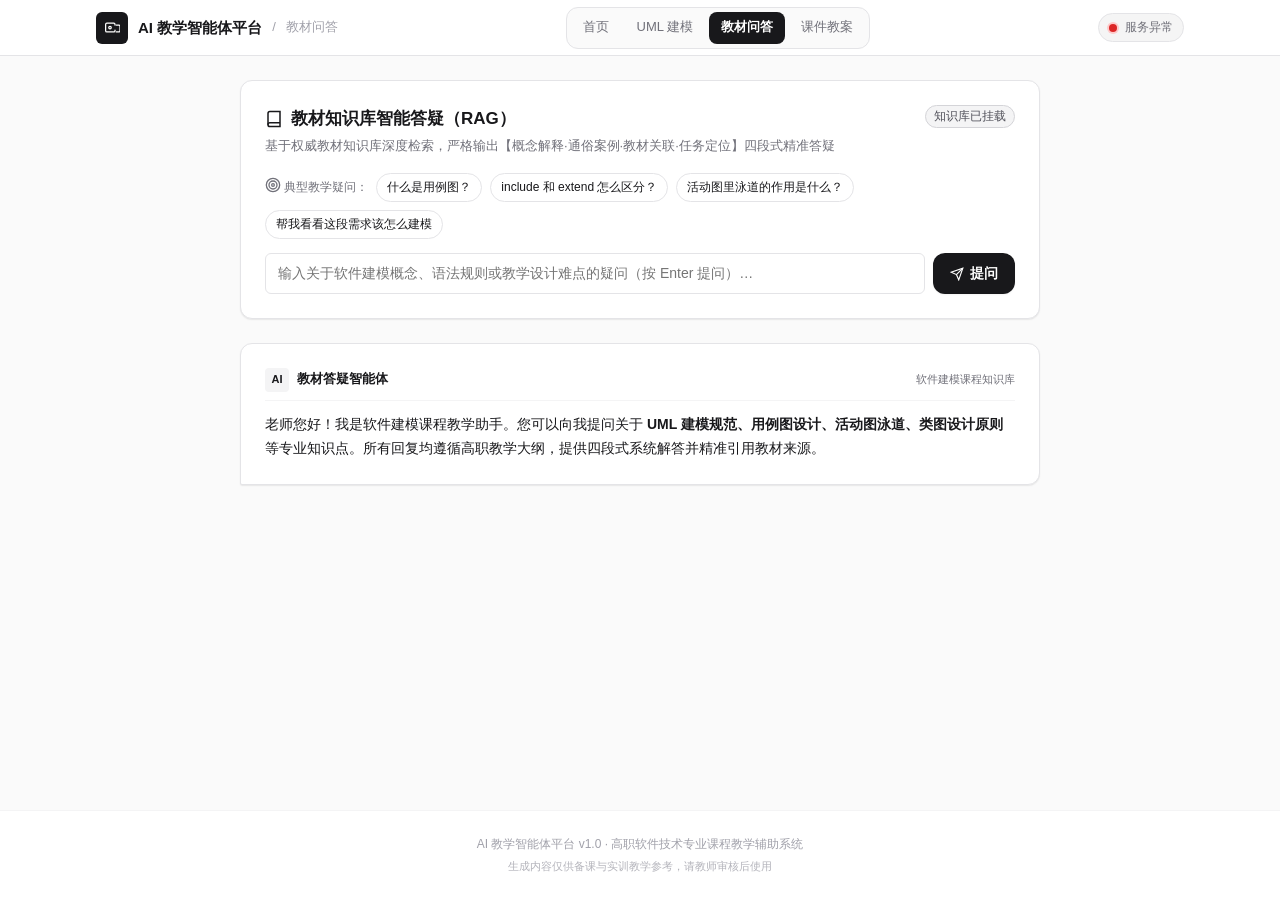
==== commit 809744c6: "feat: 全站 emoji 图标替换为 lucide 线性 SVG——新建 icons.js 图标库 - static/js/icons.js：36 个 lucide 图标内联 PATHS + Ic" ====
--- a/static/qa.html
+++ b/static/qa.html
@@ -28,7 +28,7 @@
 
         <!-- Example Chips -->
         <div class="chips-container" style="margin-top: 0; margin-bottom: 14px;">
-          <span class="chips-label">🎯 典型教学疑问：</span>
+          <span class="chips-label"><i data-icon="target"></i> 典型教学疑问：</span>
           <button type="button" class="chip-item" data-question="什么是用例图？">什么是用例图？</button>
           <button type="button" class="chip-item" data-question="include 和 extend 怎么区分？">include 和 extend 怎么区分？</button>
           <button type="button" class="chip-item" data-question="活动图里泳道的作用是什么？">活动图里泳道的作用是什么？</button>
@@ -77,6 +77,7 @@
     </div>
   </main>
 
+  <script src="js/icons.js"></script>
   <script src="js/api.js"></script>
   <script src="js/layout.js"></script>
   <script src="js/qa.js"></script>
--- a/static/css/tokens.css
+++ b/static/css/tokens.css
@@ -1,20 +1,40 @@
 :root {
-  /* 4.1 色彩 token（写入 tokens.css 的 CSS 变量） */
-  --color-primary: #1a56db;
-  --color-primary-hover: #1e429f;
-  --color-primary-light: #e1effe;
-  --color-primary-surface: #f0f6ff;
-  --color-primary-border: #bfdbfe;
+  /* ==========================================================
+     设计体系：单色极简（monochrome minimalist）
+     对齐参考稿 m5-teaching-platform：zinc 灰阶 + 近黑主色 +
+     12px 圆角 + 细边框 + 极轻分层阴影。状态色（成功/警告/错误）
+     按参考稿保留功能色相。布局尺寸类令牌一律不动。
+     ========================================================== */
 
-  --color-bg: #f8fafc;
+  /* brand 色阶（参考稿 zinc ramp）——供图表/色条/深浅面板取用 */
+  --brand-50: #fafafa;
+  --brand-100: #f4f4f5;
+  --brand-200: #e4e4e7;
+  --brand-300: #d4d4d8;
+  --brand-400: #a1a1aa;
+  --brand-500: #71717a;
+  --brand-600: #52525b;
+  --brand-700: #3f3f46;
+  --brand-800: #27272a;
+  --brand-900: #18181b;
+
+  /* 4.1 色彩 token（变量名不变，值切换为单色体系） */
+  --color-primary: var(--brand-900);
+  --color-primary-hover: var(--brand-800);
+  --color-primary-light: var(--brand-100);
+  --color-primary-surface: var(--brand-50);
+  --color-primary-border: var(--brand-300);
+
+  --color-bg: var(--brand-50);
   --color-surface: #ffffff;
-  --color-surface-subtle: #f1f5f9;
-  --color-border: #e2e8f0;
-  --color-border-subtle: #edf2f7;
+  --color-surface-subtle: #f5f5f5;
+  --color-surface-muted: var(--color-surface-subtle);
+  --color-border: var(--brand-200);
+  --color-border-subtle: var(--brand-100);
 
-  --color-text: #0f172a;
-  --color-text-secondary: #64748b;
-  --color-text-muted: #94a3b8;
+  --color-text: var(--brand-900);
+  --color-text-secondary: var(--brand-500);
+  --color-text-muted: var(--brand-400);
 
   --color-success: #16a34a;
   --color-success-light: #f0fdf4;
@@ -28,20 +48,49 @@
   --color-error-light: #fef2f2;
   --color-error-border: #fecaca;
 
-  --color-info: #0284c7;
-  --color-info-light: #f0f9ff;
-  --color-info-border: #bae6fd;
+  /* info 由天蓝转为中性灰蓝——单色体系中信息类不再带彩色倾向 */
+  --color-primary-foreground: #ffffff;
 
-  /* 4.2 字体与字号 */
-  --font-family: -apple-system, BlinkMacSystemFont, "Segoe UI", "PingFang SC", "Hiragino Sans GB", "Microsoft YaHei", sans-serif;
-  --font-mono: ui-monospace, SFMono-Regular, Menlo, Monaco, Consolas, "Liberation Mono", "Courier New", monospace;
+  /* 状态色深浅衍生（悬停加深底/强文本用） */
+  --color-error-muted: #fee2e2;
+  --color-error-strong: #991b1b;
+  --color-warning-muted: #fef3c7;
+  --color-warning-strong: #92400e;
+  --color-warning-stronger: #78350f;
+
+  /* 聚焦环 */
+  --focus-ring: 0 0 0 3px rgba(24, 24, 27, 0.12);
+  --focus-ring-error: 0 0 0 3px rgba(220, 38, 38, 0.1);
+
+  --color-info: var(--brand-600);
+  --color-info-light: var(--brand-100);
+  --color-info-border: var(--brand-300);
+
+  /* 数据可视化：单色明度梯度（替代原四色相色条） */
+  --chart-1: var(--brand-400);
+  --chart-2: var(--brand-500);
+  --chart-3: var(--brand-700);
+  --chart-4: var(--brand-900);
+  --chart-5: var(--brand-300);
+
+  /* 深色面板基色（放映模式 / 代码编辑器：slate 蓝灰 → 纯灰 zinc） */
+  --dark-panel: var(--brand-900);
+  --dark-panel-raised: var(--brand-800);
+  --dark-panel-border: var(--brand-700);
+  --dark-text: var(--brand-50);
+  --dark-text-secondary: var(--brand-400);
+
+  /* 4.2 字体与字号（字号体系不动，仅新增衬线数字字体） */
+  --font-family: Geist, -apple-system, BlinkMacSystemFont, "Segoe UI", "PingFang SC", "Hiragino Sans GB", "Microsoft YaHei", sans-serif;
+  --font-serif: "DM Serif Display", Georgia, "Times New Roman", "Songti SC", serif;
+  --font-mono: "Geist Mono", ui-monospace, SFMono-Regular, Menlo, Monaco, Consolas, "Liberation Mono", "Courier New", monospace;
   --font-size-title: 22px;
   --font-size-card-title: 16px;
   --font-size-body: 14px;
   --font-size-aux: 12px;
   --line-height-base: 1.6;
 
-  /* 4.3 间距 / 圆角 / 阴影 */
+  /* 4.3 间距 / 圆角 / 阴影（间距不动；圆角对齐参考稿 12px 基准） */
   --spacing-1: 4px;
   --spacing-2: 8px;
   --spacing-3: 12px;
@@ -49,14 +98,17 @@
   --spacing-6: 24px;
   --spacing-8: 32px;
 
-  --radius-card: 10px;
+  --radius-card: 12px;
   --radius-input: 6px;
   --radius-badge: 999px;
+  --radius-md: var(--radius-card);
 
-  --shadow-sm: 0 1px 2px 0 rgba(15, 23, 42, 0.05);
-  --shadow-card: 0 1px 3px 0 rgba(15, 23, 42, 0.06), 0 1px 2px -1px rgba(15, 23, 42, 0.06);
-  --shadow-card-hover: 0 10px 25px -5px rgba(15, 23, 42, 0.08), 0 8px 10px -6px rgba(15, 23, 42, 0.04);
-  --shadow-popover: 0 10px 15px -3px rgba(15, 23, 42, 0.08), 0 4px 6px -4px rgba(15, 23, 42, 0.04);
+  /* 阴影：参考稿的极轻分层投影（比原蓝色阴影更收敛） */
+  --shadow-sm: 0 1px 2px 0 rgba(0, 0, 0, 0.05);
+  --shadow-card: 0 1px 2px 0 rgba(0, 0, 0, 0.05), 0 1px 1px 0 rgba(0, 0, 0, 0.03);
+  --shadow-card-hover: 0 4px 8px -2px rgba(0, 0, 0, 0.07), 0 2px 4px -1px rgba(0, 0, 0, 0.04);
+  --shadow-popover: 0 12px 20px -6px rgba(0, 0, 0, 0.08), 0 4px 8px -2px rgba(0, 0, 0, 0.04);
+  --shadow-overlay: 0 25px 50px -12px rgba(0, 0, 0, 0.35);
 
   --container-max-width: 1120px;
   --transition-fast: 0.15s ease;
--- a/static/css/main.css
+++ b/static/css/main.css
@@ -71,11 +71,12 @@
   padding: 0 var(--spacing-4);
 }
 
-/* 品牌区域 */
+/* 品牌区域（对齐参考稿：黑方块图标 + 平台名 + / + 当前模块名，单行式） */
 .brand-section {
   display: flex;
   align-items: center;
   gap: 10px;
+  min-width: 0;
   text-decoration: none;
   user-select: none;
 }
@@ -84,75 +85,71 @@
   width: 32px;
   height: 32px;
   background-color: var(--color-primary);
-  color: #ffffff;
-  border-radius: 6px;
-  display: flex;
+  color: var(--color-primary-foreground);
+  border-radius: var(--radius-input);
+  display: inline-flex;
   align-items: center;
   justify-content: center;
-  font-weight: 700;
-  font-size: 13px;
-  letter-spacing: 0.5px;
-  box-shadow: 0 2px 4px rgba(26, 86, 219, 0.25);
-}
-
-.brand-title-wrap {
-  display: flex;
-  flex-direction: column;
+  flex-shrink: 0;
 }
 
 .brand-title {
   font-size: 15px;
-  font-weight: 700;
+  font-weight: 600;
   color: var(--color-text);
   line-height: 1.2;
-}
-
-.brand-subtitle {
-  font-size: 10px;
-  color: var(--color-text-secondary);
-  letter-spacing: 0.3px;
-}
-
-/* 导航链接项 */
+  white-space: nowrap;
+}
+
+.brand-sep {
+  color: var(--color-text-muted);
+  font-size: 13px;
+}
+
+.brand-module {
+  font-size: 13px;
+  color: var(--color-text-muted);
+  white-space: nowrap;
+}
+
+/* 顶栏导航（对齐参考稿 Topbar：药丸分段器，激活项实心黑块替代下划线） */
 .nav-tabs {
   display: flex;
   align-items: center;
-  height: 100%;
-  gap: var(--spacing-2);
+  gap: 4px;
+  padding: 4px;
+  border: 1px solid var(--color-border);
+  border-radius: var(--radius-md);
+  background: var(--color-bg);
 }
 
 .nav-tab-item {
   display: inline-flex;
   align-items: center;
   gap: 6px;
-  height: 100%;
+  min-height: 32px;
   padding: 0 var(--spacing-3);
+  border-radius: calc(var(--radius-md) - 4px);
   color: var(--color-text-secondary);
   font-weight: 500;
   font-size: 13px;
-  position: relative;
   text-decoration: none;
-  transition: color var(--transition-fast);
+  transition: background-color var(--transition-fast), color var(--transition-fast);
 }
 
 .nav-tab-item:hover {
-  color: var(--color-primary);
+  background-color: var(--color-surface-subtle);
+  color: var(--color-text);
 }
 
 .nav-tab-item.active {
-  color: var(--color-primary);
+  background-color: var(--color-primary);
+  color: var(--color-primary-foreground);
   font-weight: 600;
 }
 
 .nav-tab-item.active::after {
-  content: "";
-  position: absolute;
-  bottom: -1px;
-  left: var(--spacing-3);
-  right: var(--spacing-3);
-  height: 2px;
-  background-color: var(--color-primary);
-  border-radius: 2px 2px 0 0;
+  content: none;
 }
 
 /* 服务健康状态指示点 */
@@ -257,17 +254,17 @@
   margin-top: 4px;
 }
 
-/* 按钮规范 */
+/* 按钮规范（对齐参考稿 Button 组件：600 字重/12px 圆角/hover 仅变亮不叠影/focus-visible 外描边） */
 .btn {
   display: inline-flex;
   align-items: center;
   justify-content: center;
   gap: 6px;
-  font-weight: 500;
+  font-weight: 600;
   font-size: var(--font-size-body);
-  border-radius: var(--radius-input);
+  border-radius: var(--radius-md);
   cursor: pointer;
-  transition: all var(--transition-fast);
+  transition: background-color var(--transition-fast), border-color var(--transition-fast), color var(--transition-fast), box-shadow var(--transition-fast);
   border: 1px solid transparent;
   white-space: nowrap;
   user-select: none;
@@ -275,20 +272,25 @@
   padding: 8px 16px;
 }
 
+.btn:focus-visible {
+  outline: 2px solid var(--color-primary);
+  outline-offset: 2px;
+}
+
 .btn:active {
   transform: translateY(1px);
 }
 
 .btn-primary {
   background-color: var(--color-primary);
-  color: #ffffff;
-  box-shadow: 0 1px 2px rgba(26, 86, 219, 0.2);
+  color: var(--color-primary-foreground);
+  box-shadow: var(--shadow-sm);
 }
 
 .btn-primary:hover:not(:disabled) {
   background-color: var(--color-primary-hover);
-  color: #ffffff;
-  box-shadow: 0 2px 6px rgba(26, 86, 219, 0.3);
+  color: var(--color-primary-foreground);
+  box-shadow: none;
 }
 
 .btn-secondary {
@@ -336,12 +338,12 @@
 
 .form-input:focus, .form-textarea:focus, .form-select:focus {
   border-color: var(--color-primary);
-  box-shadow: 0 0 0 3px rgba(26, 86, 219, 0.12);
+  box-shadow: var(--focus-ring);
 }
 
 .form-input.error, .form-textarea.error {
   border-color: var(--color-error);
-  box-shadow: 0 0 0 3px rgba(220, 38, 38, 0.1);
+  box-shadow: var(--focus-ring-error);
 }
 
 .form-textarea {
@@ -475,13 +477,13 @@
   align-items: center;
   gap: 6px;
   padding: 4px 10px;
-  background-color: var(--color-primary-light);
-  color: var(--color-primary);
+  background-color: var(--color-primary);
+  color: var(--color-primary-foreground);
   border-radius: var(--radius-badge);
   font-size: var(--font-size-aux);
   font-weight: 600;
   margin-bottom: var(--spacing-3);
-  border: 1px solid var(--color-primary-border);
+  border: none;
 }
 
 .hero-title {
@@ -522,7 +524,7 @@
 
 .ability-card:hover {
   transform: translateY(-2px);
-  border-color: var(--color-primary);
+  border-color: var(--color-border-strong, var(--brand-300));
   box-shadow: var(--shadow-card-hover);
 }
 
@@ -534,15 +536,15 @@
 }
 
 .ability-card-icon-wrap {
-  width: 40px;
-  height: 40px;
-  border-radius: 8px;
-  background-color: var(--color-primary-light);
-  color: var(--color-primary);
+  width: 36px;
+  height: 36px;
+  border-radius: var(--radius-input);
+  background-color: var(--color-brand-subtle, var(--brand-100));
+  color: var(--color-text);
   display: flex;
   align-items: center;
   justify-content: center;
-  font-size: 20px;
+  font-size: 18px;
 }
 
 .ability-card-title {
@@ -600,9 +602,9 @@
 }
 
 .chip-item:hover {
-  background-color: var(--color-primary-light);
-  border-color: var(--color-primary-border);
-  color: var(--color-primary);
+  background-color: var(--color-surface-subtle);
+  border-color: var(--color-border-strong, var(--brand-300));
+  color: var(--color-text);
 }
 
 .char-counter {
@@ -702,41 +704,41 @@
 
 /* 错误级别悬停高亮：红色侧边条与柔和红底 */
 .review-table tbody tr.issue-row-error:hover {
-  background-color: #fef2f2 !important;
+  background-color: var(--color-error-light) !important;
 }
 .review-table tbody tr.issue-row-error:hover td:first-child {
   border-left-color: var(--color-error);
 }
 .review-table tbody tr.issue-row-error:hover code {
-  background-color: #fee2e2;
-  color: #991b1b;
-  border-color: #fca5a5;
+  background-color: var(--color-error-muted);
+  color: var(--color-error-strong);
+  border-color: var(--color-error-border);
 }
 
 /* 警告级别悬停高亮：琥珀黄色侧边条与柔和黄底 */
 .review-table tbody tr.issue-row-warning:hover {
-  background-color: #fffbeb !important;
+  background-color: var(--color-warning-light) !important;
 }
 .review-table tbody tr.issue-row-warning:hover td:first-child {
   border-left-color: var(--color-warning);
 }
 .review-table tbody tr.issue-row-warning:hover code {
-  background-color: #fef3c7;
-  color: #92400e;
-  border-color: #fde68a;
+  background-color: var(--color-warning-muted);
+  color: var(--color-warning-strong);
+  border-color: var(--color-warning-border);
 }
 
 /* 提示/信息级别悬停高亮：科技蓝侧边条与柔和蓝底 */
 .review-table tbody tr.issue-row-info:hover {
-  background-color: #f0f9ff !important;
+  background-color: var(--color-info-light) !important;
 }
 .review-table tbody tr.issue-row-info:hover td:first-child {
   border-left-color: var(--color-info);
 }
 .review-table tbody tr.issue-row-info:hover code {
-  background-color: #e0f2fe;
-  color: #0369a1;
-  border-color: #bae6fd;
+  background-color: var(--color-info-light);
+  color: var(--color-info);
+  border-color: var(--color-info-border);
 }
 
 .review-table code {
@@ -782,11 +784,11 @@
   flex-shrink: 0;
   font-size: 18px;
 }
-.kpi-icon-blue { background: #eff6ff; color: #1d4ed8; }
-.kpi-icon-purple { background: #faf5ff; color: #7e22ce; }
-.kpi-icon-green { background: #f0fdf4; color: #15803d; }
-.kpi-icon-amber { background: #fffbeb; color: #b45309; }
-.kpi-icon-emerald { background: #ecfdf5; color: #047857; }
+.kpi-icon-blue { background: var(--brand-100); color: var(--brand-800); }
+.kpi-icon-purple { background: var(--brand-100); color: var(--brand-700); }
+.kpi-icon-green { background: var(--color-success-light); color: var(--color-success); }
+.kpi-icon-amber { background: var(--color-warning-light); color: var(--color-warning); }
+.kpi-icon-emerald { background: var(--color-success-light); color: var(--color-success); }
 
 .kpi-content {
   display: flex;
@@ -928,10 +930,10 @@
 }
 
 .uml-tab-btn.active {
-  background: var(--color-surface);
-  color: var(--color-primary);
-  font-weight: 600;
-  box-shadow: 0 1px 3px rgba(0, 0, 0, 0.08);
+  background: var(--color-primary);
+  color: var(--color-primary-foreground);
+  font-weight: 600;
+  box-shadow: var(--shadow-xs, 0 1px 1px 0 rgba(0, 0, 0, 0.04));
 }
 
 /* 质检报告筛选与搜索条 */
@@ -970,9 +972,9 @@
 }
 
 .filter-pill.active {
-  background: var(--color-primary-light);
+  background: var(--color-primary);
   border-color: var(--color-primary);
-  color: var(--color-primary);
+  color: var(--color-primary-foreground);
   font-weight: 600;
 }
 
@@ -1051,8 +1053,8 @@
   border-radius: 3px;
   font-weight: 600;
 }
-.actor-role-primary { background: #dbeafe; color: #1e40af; }
-.actor-role-secondary { background: #f3e8ff; color: #6b21a8; }
+.actor-role-primary { background: var(--brand-100); color: var(--brand-800); }
+.actor-role-secondary { background: var(--brand-50); color: var(--brand-600); border: 1px solid var(--brand-200); }
 
 .usecase-element-table {
   width: 100%;
@@ -1086,7 +1088,7 @@
   position: absolute;
   top: 8px;
   right: 8px;
-  background: rgba(248, 250, 252, 0.9);
+  background: rgba(250, 250, 250, 0.9);
   border: 1px solid var(--color-border);
   border-radius: 4px;
   padding: 2px 7px;
@@ -1115,7 +1117,7 @@
   left: 0;
   width: 100vw;
   height: 100vh;
-  background: rgba(15, 23, 42, 0.9);
+  background: rgba(10, 10, 10, 0.92);
   backdrop-filter: blur(8px);
   z-index: 100000;
   display: flex;
@@ -1150,7 +1152,7 @@
   background: #ffffff;
   padding: 20px;
   border-radius: 8px;
-  box-shadow: 0 20px 50px rgba(0, 0, 0, 0.5);
+  box-shadow: var(--shadow-overlay);
 }
 
 /* ==========================================================================
@@ -1162,7 +1164,7 @@
   left: 0;
   width: 100vw;
   height: 100vh;
-  background-color: rgba(15, 23, 42, 0.55);
+  background-color: rgba(10, 10, 10, 0.6);
   backdrop-filter: blur(4px);
   display: flex;
   align-items: center;
@@ -1321,13 +1323,13 @@
 .code-details-body {
   padding: var(--spacing-4);
   position: relative;
-  background-color: #1e293b;
+  background-color: var(--dark-panel);
 }
 
 .code-block {
   font-family: var(--font-mono);
   font-size: 12px;
-  color: #e2e8f0;
+  color: var(--dark-text-secondary);
   line-height: 1.5;
   white-space: pre-wrap;
   overflow-x: auto;
@@ -1647,8 +1649,8 @@
 .global-progress-bar {
   height: 100%;
   width: 0%;
-  background: linear-gradient(90deg, var(--color-primary) 0%, #2563eb 45%, #60a5fa 85%, #93c5fd 100%);
-  box-shadow: 0 0 10px rgba(26, 86, 219, 0.65), 0 0 5px rgba(96, 165, 250, 0.9);
+  background: linear-gradient(90deg, var(--brand-900) 0%, var(--brand-700) 45%, var(--brand-500) 85%, var(--brand-300) 100%);
+  box-shadow: 0 0 8px rgba(24, 24, 27, 0.35);
   transition: width 0.35s cubic-bezier(0.1, 0.85, 0.25, 1);
   position: relative;
   border-radius: 0 2px 2px 0;
@@ -1663,7 +1665,7 @@
   bottom: 0;
   width: 90px;
   background: linear-gradient(to right, transparent 0%, rgba(255, 255, 255, 0.8) 75%, #ffffff 100%);
-  box-shadow: 0 0 10px #93c5fd, 0 0 4px #ffffff;
+  box-shadow: 0 0 8px rgba(24, 24, 27, 0.3), 0 0 4px #ffffff;
   animation: progress-pulse 1s infinite alternate;
 }
 
@@ -1674,12 +1676,12 @@
 
 /* 异常失败状态红调指示 */
 .global-progress-container.is-error .global-progress-bar {
-  background: linear-gradient(90deg, var(--color-error) 0%, #ef4444 60%, #fca5a5 100%);
-  box-shadow: 0 0 10px rgba(220, 38, 38, 0.65);
+  background: linear-gradient(90deg, var(--color-error) 0%, var(--color-error) 60%, var(--color-error-border) 100%);
+  box-shadow: 0 0 8px rgba(220, 38, 38, 0.4);
 }
 
 .global-progress-container.is-error .global-progress-bar::after {
-  box-shadow: 0 0 10px #fca5a5, 0 0 4px #ffffff;
+  box-shadow: 0 0 8px rgba(220, 38, 38, 0.35), 0 0 4px #ffffff;
 }
 
 /* 视口右上角精美悬浮状态胶囊（用于长耗时任务如 PPT/教案反馈） */
@@ -1690,8 +1692,8 @@
   display: inline-flex;
   align-items: center;
   gap: 8px;
-  background-color: rgba(15, 23, 42, 0.88);
-  color: #f8fafc;
+  background-color: rgba(10, 10, 10, 0.92);
+  color: #fafafa;
   padding: 5px 12px;
   border-radius: var(--radius-badge);
   font-size: 12px;
@@ -1717,13 +1719,13 @@
   width: 12px;
   height: 12px;
   border: 2px solid rgba(255, 255, 255, 0.3);
-  border-top-color: #60a5fa;
+  border-top-color: var(--brand-300);
   border-radius: 50%;
   animation: progress-spin 0.8s linear infinite;
 }
 
 .global-progress-container.is-error .progress-spinner {
-  border-top-color: #fca5a5;
+  border-top-color: var(--color-error-border);
 }
 
 @keyframes progress-spin {
@@ -1737,20 +1739,711 @@
 .progress-timer {
   font-family: var(--font-mono);
   font-size: 11px;
-  color: #93c5fd;
+  color: var(--dark-text-secondary);
   background: rgba(255, 255, 255, 0.12);
   padding: 1px 6px;
   border-radius: 4px;
 }
 
 /* ==========================================================================
-   9. 响应式布局与媒体查询
+   8.1 教学资源扩展样式（PPT 放映模式、实训工单、时间平衡器与草稿箱）
    ========================================================================== */
+.subnav-container {
+  display: flex;
+  align-items: center;
+  justify-content: space-between;
+  border-bottom: 1px solid var(--color-border);
+  margin-bottom: var(--spacing-6);
+  flex-wrap: wrap;
+  gap: 10px;
+}
+
+.subnav-tabs-group {
+  display: flex;
+  align-items: center;
+  gap: var(--spacing-4);
+}
+
+.subnav-actions {
+  display: flex;
+  align-items: center;
+  gap: 8px;
+}
+
+.btn-history-trigger {
+  display: inline-flex;
+  align-items: center;
+  gap: 6px;
+  background: var(--color-surface);
+  border: 1px solid var(--color-border);
+  padding: 6px 12px;
+  border-radius: var(--radius-badge);
+  font-size: 13px;
+  font-weight: 500;
+  color: var(--color-text-secondary);
+  cursor: pointer;
+  transition: all var(--transition-fast);
+}
+
+.btn-history-trigger:hover {
+  border-color: var(--color-primary);
+  color: var(--color-primary);
+  background: var(--color-primary-light);
+}
+
+.history-count-badge {
+  background: var(--color-primary);
+  color: var(--color-primary-foreground);
+  font-size: 11px;
+  font-weight: 700;
+  padding: 1px 6px;
+  border-radius: 10px;
+}
+
+/* 资源操作按钮组 */
+.resource-action-group {
+  display: flex;
+  align-items: center;
+  gap: 8px;
+  flex-wrap: wrap;
+}
+
+/* PPT 幻灯片逐页卡片悬浮动效 */
+.ppt-page-card {
+  transition: transform var(--transition-normal), box-shadow var(--transition-normal), border-color var(--transition-normal);
+}
+
+.ppt-page-card:hover {
+  transform: translateY(-2px);
+  border-color: var(--color-primary-border);
+  box-shadow: var(--shadow-card-hover);
+}
+
+.ppt-page-card-footer {
+  display: flex;
+  align-items: center;
+  justify-content: space-between;
+  margin-top: 10px;
+  padding-top: 8px;
+  border-top: 1px dashed var(--color-border-subtle);
+}
+
+/* PPT 幻灯片全屏放映模态窗口 */
+.ppt-presentation-modal {
+  position: fixed;
+  top: 0;
+  left: 0;
+  width: 100vw;
+  height: 100vh;
+  background: rgba(10, 10, 10, 0.94);
+  backdrop-filter: blur(8px);
+  z-index: 999999;
+  display: none;
+  flex-direction: column;
+  justify-content: space-between;
+  color: var(--color-primary-foreground);
+  padding: 24px 36px;
+  box-sizing: border-box;
+}
+
+.presentation-topbar {
+  display: flex;
+  align-items: center;
+  justify-content: space-between;
+  width: 100%;
+}
+
+.presentation-title-box {
+  display: flex;
+  align-items: center;
+  gap: 12px;
+}
+
+.presentation-main-slide {
+  flex: 1;
+  display: flex;
+  align-items: center;
+  justify-content: center;
+  padding: 24px 0;
+}
+
+.slide-canvas-card {
+  background: var(--dark-panel-raised);
+  border: 1px solid rgba(255, 255, 255, 0.12);
+  border-radius: 16px;
+  width: 100%;
+  max-width: 960px;
+  min-height: 480px;
+  padding: 48px;
+  box-shadow: 0 25px 50px -12px rgba(0, 0, 0, 0.5);
+  display: flex;
+  flex-direction: column;
+  justify-content: space-between;
+  position: relative;
+  transition: all 0.2s ease;
+}
+
+.slide-heading-row {
+  display: flex;
+  align-items: center;
+  justify-content: space-between;
+  margin-bottom: 24px;
+  padding-bottom: 16px;
+  border-bottom: 1px solid rgba(255, 255, 255, 0.1);
+}
+
+.slide-heading-text {
+  font-size: 26px;
+  font-weight: 800;
+  color: #fafafa;
+  letter-spacing: -0.5px;
+}
+
+.slide-content-bullets {
+  list-style: none;
+  padding: 0;
+  margin: 0 0 24px 0;
+  display: flex;
+  flex-direction: column;
+  gap: 16px;
+}
+
+.slide-content-bullets li {
+  font-size: 18px;
+  line-height: 1.6;
+  color: var(--dark-text-secondary);
+  display: flex;
+  align-items: flex-start;
+  gap: 12px;
+}
+
+.slide-bullet-dot {
+  width: 8px;
+  height: 8px;
+  background: var(--brand-300);
+  border-radius: 50%;
+  margin-top: 10px;
+  flex-shrink: 0;
+}
+
+.slide-speaker-note-box {
+  background: rgba(39, 39, 42, 0.85);
+  border: 1px solid var(--brand-600);
+  border-radius: 8px;
+  padding: 12px 16px;
+  color: var(--dark-text-secondary);
+  font-size: 14px;
+  line-height: 1.5;
+  display: flex;
+  align-items: flex-start;
+  gap: 8px;
+}
+
+.presentation-bottombar {
+  display: flex;
+  align-items: center;
+  justify-content: space-between;
+  width: 100%;
+}
+
+.presentation-nav-btns {
+  display: flex;
+  align-items: center;
+  gap: 12px;
+}
+
+.btn-slide-nav {
+  background: rgba(255, 255, 255, 0.1);
+  border: 1px solid rgba(255, 255, 255, 0.2);
+  color: var(--color-primary-foreground);
+  padding: 8px 16px;
+  border-radius: 8px;
+  font-size: 14px;
+  font-weight: 600;
+  cursor: pointer;
+  display: inline-flex;
+  align-items: center;
+  gap: 6px;
+  transition: all var(--transition-fast);
+}
+
+.btn-slide-nav:hover:not(:disabled) {
+  background: var(--color-primary);
+  border-color: var(--color-primary);
+}
+
+.btn-slide-nav:disabled {
+  opacity: 0.3;
+  cursor: not-allowed;
+}
+
+/* 教案时间分配与平衡器 */
+.time-balancer-container {
+  background: var(--color-surface);
+  border: 1px solid var(--color-border);
+  border-radius: var(--radius-input);
+  padding: 12px 16px;
+  margin-bottom: 20px;
+}
+
+.time-balancer-header {
+  display: flex;
+  align-items: center;
+  justify-content: space-between;
+  font-size: 13px;
+  font-weight: 600;
+  color: var(--color-text);
+  margin-bottom: 8px;
+}
+
+.time-progress-track {
+  display: flex;
+  height: 12px;
+  border-radius: 6px;
+  overflow: hidden;
+  background: var(--color-border-subtle);
+  margin-bottom: 8px;
+}
+
+.time-progress-segment {
+  height: 100%;
+  transition: width 0.3s ease;
+  position: relative;
+}
+
+.time-seg-1 { background: var(--chart-1); }
+.time-seg-2 { background: var(--chart-3); }
+.time-seg-3 { background: var(--chart-4); }
+.time-seg-4 { background: var(--chart-2); }
+
+.time-legend-row {
+  display: flex;
+  align-items: center;
+  gap: 16px;
+  font-size: 12px;
+  color: var(--color-text-secondary);
+  flex-wrap: wrap;
+}
+
+.time-legend-item {
+  display: inline-flex;
+  align-items: center;
+  gap: 5px;
+}
+
+.time-legend-dot {
+  width: 8px;
+  height: 8px;
+  border-radius: 50%;
+}
+
+/* 实训任务工单定制样式 */
+.tasksheet-meta-grid {
+  display: grid;
+  grid-template-columns: repeat(4, 1fr);
+  gap: 12px;
+  margin-bottom: 20px;
+}
+
+.tasksheet-meta-card {
+  background: var(--color-surface-subtle);
+  border: 1px solid var(--color-border);
+  border-radius: var(--radius-input);
+  padding: 10px 12px;
+}
+
+.tasksheet-meta-label {
+  font-size: 11px;
+  color: var(--color-text-secondary);
+  margin-bottom: 4px;
+}
+
+.tasksheet-meta-val {
+  font-size: 13px;
+  font-weight: 700;
+  color: var(--color-text);
+}
+
+.task-steps-timeline {
+  display: flex;
+  flex-direction: column;
+  gap: 14px;
+  margin-bottom: 24px;
+}
+
+.task-step-card {
+  background: var(--color-surface);
+  border: 1px solid var(--color-border);
+  border-radius: var(--radius-card);
+  padding: 14px 16px;
+  border-left: 4px solid var(--color-primary);
+  transition: all var(--transition-fast);
+}
+
+.task-step-card:hover {
+  box-shadow: var(--shadow-sm);
+  border-color: var(--color-primary-border);
+  border-left-color: var(--color-primary-hover);
+}
+
+.task-step-header {
+  display: flex;
+  align-items: center;
+  justify-content: space-between;
+  margin-bottom: 8px;
+}
+
+.task-step-title {
+  font-size: 14px;
+  font-weight: 700;
+  color: var(--color-text);
+}
+
+.task-step-checkpoint {
+  background: var(--color-surface-subtle);
+  border-radius: 6px;
+  padding: 8px 12px;
+  font-size: 12px;
+  color: var(--color-text-secondary);
+  margin-top: 8px;
+  display: flex;
+  align-items: center;
+  gap: 6px;
+}
+
+/* 考核量规表格 */
+.rubric-table {
+  width: 100%;
+  border-collapse: collapse;
+  font-size: 13px;
+  margin-top: 10px;
+}
+
+.rubric-table th {
+  background: var(--color-surface-subtle);
+  color: var(--color-text-secondary);
+  font-weight: 600;
+  padding: 10px 12px;
+  border-bottom: 1px solid var(--color-border);
+  text-align: left;
+}
+
+.rubric-table td {
+  padding: 10px 12px;
+  border-bottom: 1px solid var(--color-border-subtle);
+}
+
+/* 翻车锦囊卡片 */
+.pitfalls-grid {
+  display: grid;
+  grid-template-columns: repeat(3, 1fr);
+  gap: 14px;
+  margin-top: 10px;
+}
+
+.pitfall-card {
+  background: var(--color-warning-light);
+  border: 1px solid var(--color-warning-border);
+  border-radius: var(--radius-input);
+  padding: 12px 14px;
+}
+
+.pitfall-title {
+  font-size: 13px;
+  font-weight: 700;
+  color: var(--color-warning-strong);
+  margin-bottom: 6px;
+  display: flex;
+  align-items: center;
+  gap: 6px;
+}
+
+.pitfall-solution {
+  font-size: 12px;
+  color: var(--color-warning-stronger);
+  line-height: 1.5;
+}
+
+/* 教学资源草稿箱历史抽屉 */
+.history-drawer-overlay {
+  position: fixed;
+  top: 0;
+  left: 0;
+  width: 100vw;
+  height: 100vh;
+  background: rgba(15, 23, 42, 0.4);
+  backdrop-filter: blur(2px);
+  z-index: 99998;
+  display: none;
+}
+
+.history-drawer {
+  position: fixed;
+  top: 0;
+  right: -420px;
+  width: 400px;
+  max-width: 90vw;
+  height: 100vh;
+  background: var(--color-surface);
+  box-shadow: -10px 0 30px rgba(0, 0, 0, 0.15);
+  z-index: 99999;
+  transition: right 0.3s cubic-bezier(0.16, 1, 0.3, 1);
+  display: flex;
+  flex-direction: column;
+}
+
+.history-drawer.open {
+  right: 0;
+}
+
+.drawer-header {
+  padding: 16px 20px;
+  border-bottom: 1px solid var(--color-border);
+  display: flex;
+  align-items: center;
+  justify-content: space-between;
+}
+
+.drawer-title {
+  font-size: 16px;
+  font-weight: 700;
+  color: var(--color-text);
+  display: flex;
+  align-items: center;
+  gap: 8px;
+}
+
+.drawer-body {
+  flex: 1;
+  overflow-y: auto;
+  padding: 16px 20px;
+  display: flex;
+  flex-direction: column;
+  gap: 12px;
+}
+
+.history-item-card {
+  background: var(--color-surface-subtle);
+  border: 1px solid var(--color-border);
+  border-radius: var(--radius-input);
+  padding: 12px 14px;
+  cursor: pointer;
+  transition: all var(--transition-fast);
+}
+
+.history-item-card:hover {
+  background: var(--color-surface);
+  border-color: var(--color-primary);
+  box-shadow: var(--shadow-sm);
+}
+
+.history-item-top {
+  display: flex;
+  align-items: center;
+  justify-content: space-between;
+  margin-bottom: 6px;
+}
+
+.history-item-title {
+  font-size: 13px;
+  font-weight: 700;
+  color: var(--color-text);
+  margin-bottom: 4px;
+}
+
+.history-item-meta {
+  font-size: 11px;
+  color: var(--color-text-muted);
+}
+
+.drawer-footer {
+  padding: 14px 20px;
+  border-top: 1px solid var(--color-border);
+  display: flex;
+  justify-content: space-between;
+  background: var(--color-surface-subtle);
+}
+
+/* 打印样式适配 */
+@media print {
+  .app-header,
+  .subnav-container,
+  #ppt-form-card,
+  #lesson-form-card,
+  #tasksheet-form-card,
+  .resource-action-group,
+  .btn,
+  .history-drawer,
+  .history-drawer-overlay,
+  .code-details {
+    display: none !important;
+  }
+
+  body, .main-content {
+    background: #ffffff !important;
+    padding: 0 !important;
+  }
+
+  .card {
+    border: none !important;
+    box-shadow: none !important;
+    padding: 0 !important;
+    margin-bottom: 24px !important;
+  }
+}
+
+/* ==========================================================================
+   9. 教学三件套全案联产与商业化套件组件样式
+   ========================================================================== */
+.package-hero-card {
+  background: linear-gradient(135deg, rgba(37, 99, 235, 0.05) 0%, rgba(124, 58, 237, 0.06) 100%);
+  border: 1px solid rgba(37, 99, 235, 0.2);
+  border-radius: var(--radius-lg);
+  position: relative;
+  overflow: hidden;
+}
+
+.package-hero-card::before {
+  content: "";
+  position: absolute;
+  top: 0;
+  left: 0;
+  width: 4px;
+  height: 100%;
+  background: linear-gradient(to bottom, var(--brand-900), var(--brand-600));
+}
+
+.package-quality-banner {
+  display: flex;
+  align-items: center;
+  justify-content: space-between;
+  background: var(--color-surface);
+  border: 1px solid var(--color-border);
+  border-radius: var(--radius-md);
+  padding: 16px 20px;
+  margin-bottom: 20px;
+  flex-wrap: wrap;
+  gap: 12px;
+}
+
+.quality-score-badge {
+  display: inline-flex;
+  align-items: baseline;
+  gap: 4px;
+  background: rgba(16, 185, 129, 0.1);
+  color: var(--color-success);
+  border: 1px solid rgba(16, 185, 129, 0.25);
+  padding: 4px 12px;
+  border-radius: 9999px;
+  font-weight: 700;
+}
+
+.package-suite-grid {
+  display: grid;
+  grid-template-columns: repeat(3, 1fr);
+  gap: 16px;
+  margin-bottom: 24px;
+}
+
+@media (max-width: 1024px) {
+  .package-suite-grid {
+    grid-template-columns: 1fr;
+  }
+}
+
+.package-suite-item {
+  background: var(--color-surface);
+  border: 1px solid var(--color-border);
+  border-radius: var(--radius-md);
+  padding: 20px;
+  display: flex;
+  flex-direction: column;
+  justify-content: space-between;
+  transition: transform var(--transition-normal), box-shadow var(--transition-normal), border-color var(--transition-normal);
+}
+
+.package-suite-item:hover {
+  transform: translateY(-2px);
+  border-color: var(--color-primary);
+  box-shadow: var(--shadow-card-hover);
+}
+
+.package-suite-header {
+  display: flex;
+  align-items: flex-start;
+  justify-content: space-between;
+  margin-bottom: 12px;
+}
+
+.package-suite-icon {
+  width: 36px;
+  height: 36px;
+  border-radius: 8px;
+  display: flex;
+  align-items: center;
+  justify-content: center;
+  background: rgba(37, 99, 235, 0.1);
+  color: var(--color-primary);
+}
+
+.package-suite-item.tasksheet .package-suite-icon {
+  background: rgba(16, 185, 129, 0.1);
+  color: var(--color-success);
+}
+
+.package-suite-item.lesson .package-suite-icon {
+  background: rgba(124, 58, 237, 0.1);
+  color: var(--color-text-secondary);
+}
+
+.package-suite-title {
+  font-size: 15px;
+  font-weight: 700;
+  color: var(--color-text);
+  margin-top: 6px;
+  margin-bottom: 4px;
+}
+
+.package-suite-desc {
+  font-size: 13px;
+  color: var(--color-text-secondary);
+  line-height: 1.5;
+  margin-bottom: 16px;
+  flex: 1;
+}
+
+.package-suite-tags {
+  display: flex;
+  flex-wrap: wrap;
+  gap: 6px;
+  margin-bottom: 16px;
+}
+
+.package-suite-footer {
+  display: flex;
+  align-items: center;
+  justify-content: space-between;
+  padding-top: 12px;
+  border-top: 1px solid var(--color-border-subtle);
+}
+
+.reference-model-card {
+  background: var(--color-surface);
+  border: 1px solid var(--color-border);
+  border-radius: var(--radius-md);
+  padding: 18px;
+  margin-top: 16px;
+  margin-bottom: 24px;
+}
+
+/* 响应式布局与媒体查询补充 */
 @media (max-width: 860px) {
   .cards-grid-2x2,
   .uml-workbench-grid,
   .ppt-pages-grid,
-  .goals-grid {
+  .goals-grid,
+  .tasksheet-meta-grid,
+  .pitfalls-grid {
     grid-template-columns: 1fr;
   }
 
@@ -1763,3 +2456,227 @@
     font-size: 12px;
   }
 }
+
+/* ==========================================================================
+   架构增量重构控制台 (Model Refactoring Console)
+   ========================================================================== */
+.ai-copilot-container {
+  display: flex;
+  flex-direction: column;
+  min-height: 440px;
+  max-height: 520px;
+  border-radius: var(--radius-card);
+  border: 1px solid var(--color-border);
+  background: var(--color-surface);
+  overflow: hidden;
+}
+
+.copilot-status-bar {
+  display: flex;
+  align-items: center;
+  justify-content: space-between;
+  padding: 8px 14px;
+  background: var(--color-surface-subtle);
+  border-bottom: 1px solid var(--color-border);
+  font-size: 12px;
+}
+
+.copilot-status-indicator {
+  display: flex;
+  align-items: center;
+  gap: 8px;
+  color: var(--color-text);
+  font-weight: 600;
+}
+
+.refactor-status-tag {
+  display: inline-flex;
+  align-items: center;
+  font-size: 11px;
+  font-weight: 500;
+  color: var(--color-text-secondary);
+  padding: 1px 6px;
+  background: var(--color-surface-subtle);
+  border-radius: 4px;
+}
+
+.copilot-chat-history {
+  flex: 1;
+  overflow-y: auto;
+  padding: 14px;
+  display: flex;
+  flex-direction: column;
+  gap: 12px;
+  background: var(--color-surface-muted, var(--brand-50));
+  font-family: inherit;
+}
+
+/* 初始指导说明卡片 */
+.refactor-guide-card {
+  padding: 12px 14px;
+  background: #ffffff;
+  border: 1px solid var(--color-border);
+  border-radius: 6px;
+  font-size: 12.5px;
+  line-height: 1.6;
+  color: var(--color-text);
+}
+
+.refactor-guide-title {
+  font-weight: 600;
+  font-size: 13px;
+  color: var(--color-text);
+  margin-bottom: 6px;
+  display: flex;
+  align-items: center;
+  gap: 6px;
+}
+
+.refactor-guide-list {
+  margin: 6px 0 0 0;
+  padding-left: 18px;
+  color: var(--color-text-secondary);
+}
+
+.refactor-guide-list li {
+  margin-bottom: 4px;
+}
+
+/* 重构日志流 */
+.refactor-entry {
+  display: flex;
+  flex-direction: column;
+  gap: 6px;
+  animation: fade-in-up 0.15s ease-out;
+}
+
+.refactor-directive-bar {
+  display: flex;
+  align-items: baseline;
+  gap: 8px;
+  font-size: 12.5px;
+  font-weight: 600;
+  color: var(--brand-800);
+  background: var(--brand-100);
+  border-left: 3px solid var(--brand-700);
+  padding: 6px 10px;
+  border-radius: 0 4px 4px 0;
+}
+
+.refactor-directive-prefix {
+  font-family: ui-monospace, SFMono-Regular, Menlo, Monaco, Consolas, monospace;
+  font-size: 11px;
+  color: var(--brand-700);
+  text-transform: uppercase;
+  letter-spacing: 0.5px;
+}
+
+.refactor-result-card {
+  padding: 10px 12px;
+  background: #ffffff;
+  border: 1px solid var(--color-border);
+  border-radius: 6px;
+  font-size: 12.5px;
+  line-height: 1.55;
+  color: var(--brand-700);
+  box-shadow: 0 1px 2px rgba(0, 0, 0, 0.03);
+}
+
+.refactor-diff-tag {
+  display: inline-flex;
+  align-items: center;
+  gap: 6px;
+  padding: 2px 7px;
+  margin-top: 6px;
+  background: var(--color-success-light);
+  border: 1px solid var(--color-success-border);
+  color: var(--color-success);
+  border-radius: 4px;
+  font-size: 11px;
+  font-weight: 600;
+  font-family: ui-monospace, monospace;
+}
+
+/* 常用重构动作按钮栏 */
+.copilot-quick-chips {
+  padding: 8px 12px;
+  background: var(--color-surface);
+  border-top: 1px solid var(--color-border);
+  display: flex;
+  align-items: center;
+  flex-wrap: wrap;
+  gap: 6px;
+}
+
+.copilot-quick-label {
+  font-size: 11px;
+  color: var(--color-text-secondary);
+  font-weight: 600;
+  margin-right: 2px;
+}
+
+.copilot-chip {
+  background: #ffffff;
+  border: 1px solid var(--color-border);
+  border-radius: 4px;
+  padding: 4px 9px;
+  font-size: 11.5px;
+  font-weight: 500;
+  color: var(--brand-700);
+  cursor: pointer;
+  transition: all var(--transition-fast);
+  white-space: nowrap;
+}
+
+.copilot-chip:hover {
+  background: var(--brand-100);
+  border-color: var(--dark-text-secondary);
+  color: var(--brand-900);
+}
+
+/* 输入表单 */
+.copilot-input-form {
+  padding: 10px 12px;
+  background: var(--color-surface);
+  border-top: 1px solid var(--color-border);
+}
+
+.copilot-input-wrap {
+  display: flex;
+  gap: 8px;
+  align-items: flex-end;
+}
+
+.copilot-textarea {
+  flex: 1;
+  resize: none;
+  min-height: 38px;
+  max-height: 80px;
+  padding: 8px 10px;
+  border-radius: 5px;
+  border: 1px solid var(--color-border);
+  font-size: 12.5px;
+  line-height: 1.4;
+  outline: none;
+  transition: border-color var(--transition-fast);
+  font-family: inherit;
+}
+
+.copilot-textarea:focus {
+  border-color: var(--color-primary);
+  box-shadow: 0 0 0 2px rgba(37, 99, 235, 0.12);
+}
+
+.copilot-send-btn {
+  padding: 8px 14px;
+  height: 38px;
+  display: inline-flex;
+  align-items: center;
+  gap: 6px;
+  font-size: 12.5px;
+  font-weight: 600;
+  white-space: nowrap;
+  flex-shrink: 0;
+  border-radius: 5px;
+}
+
